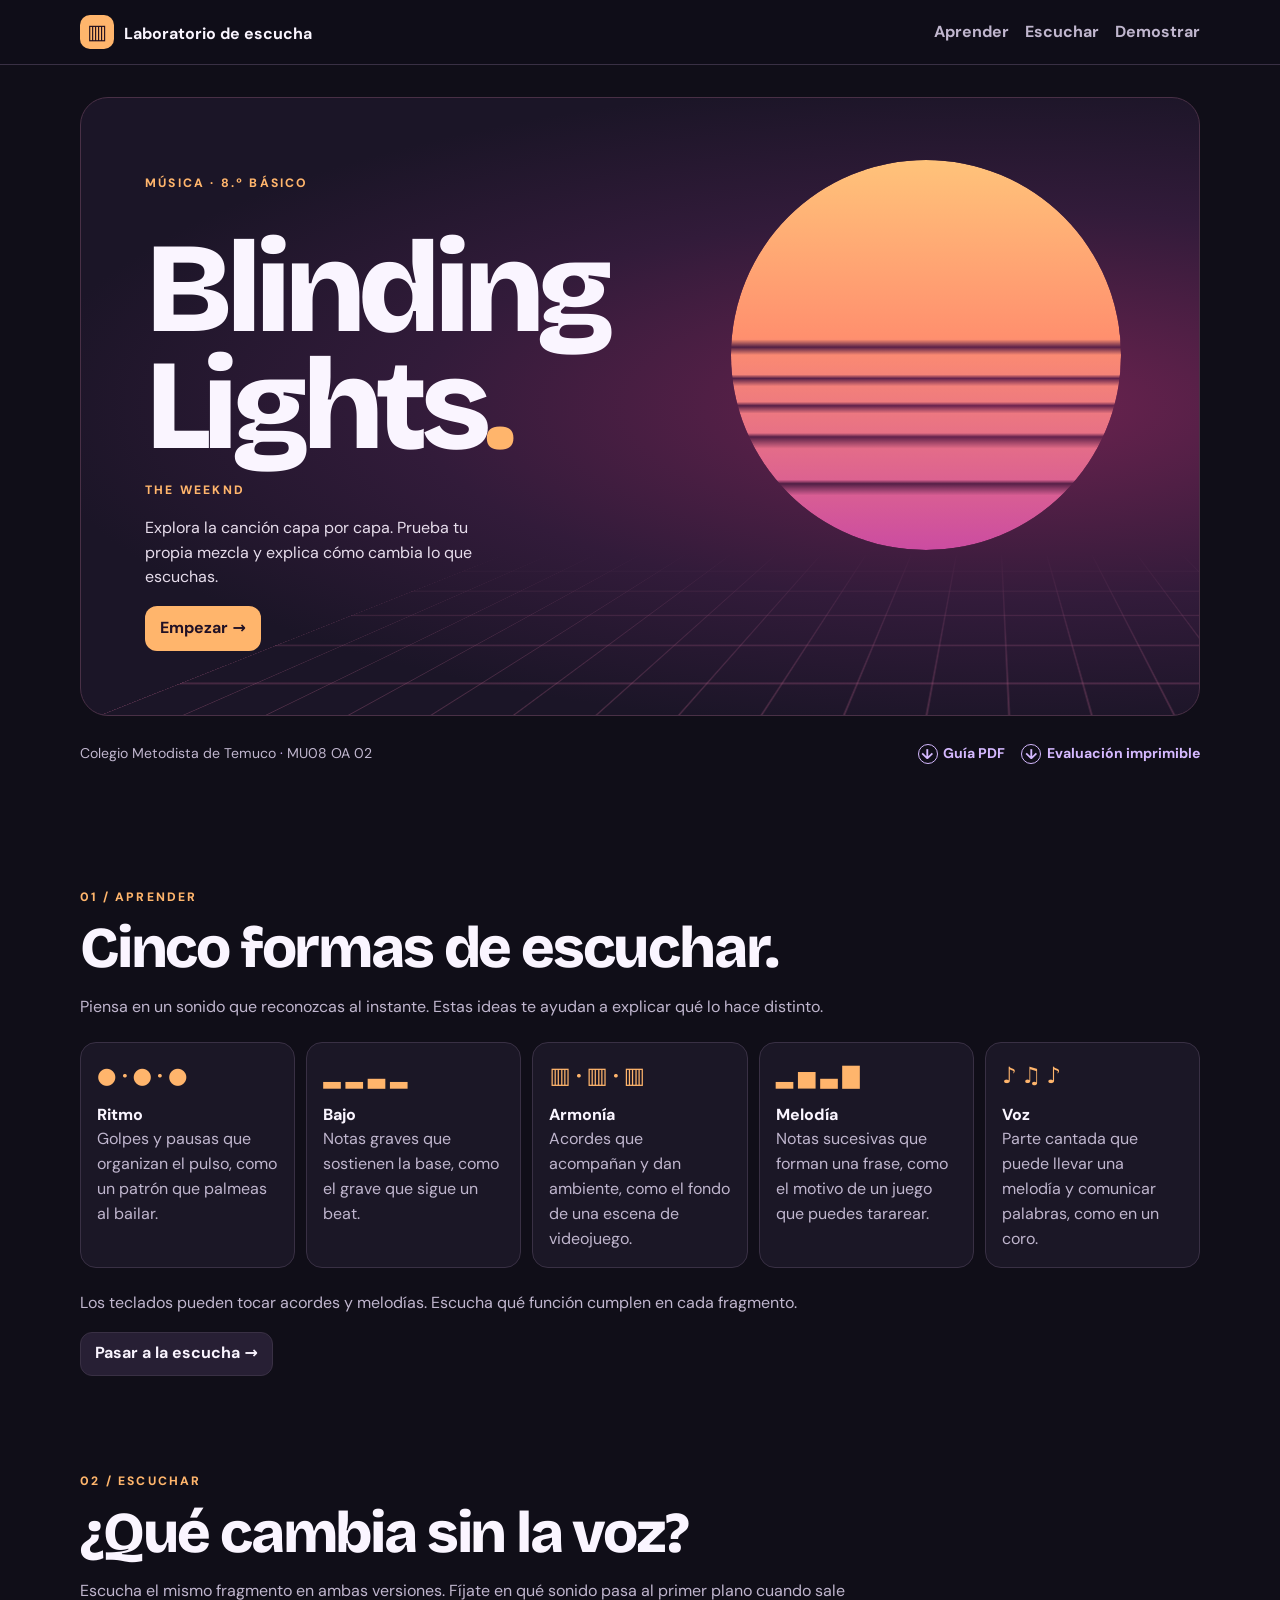
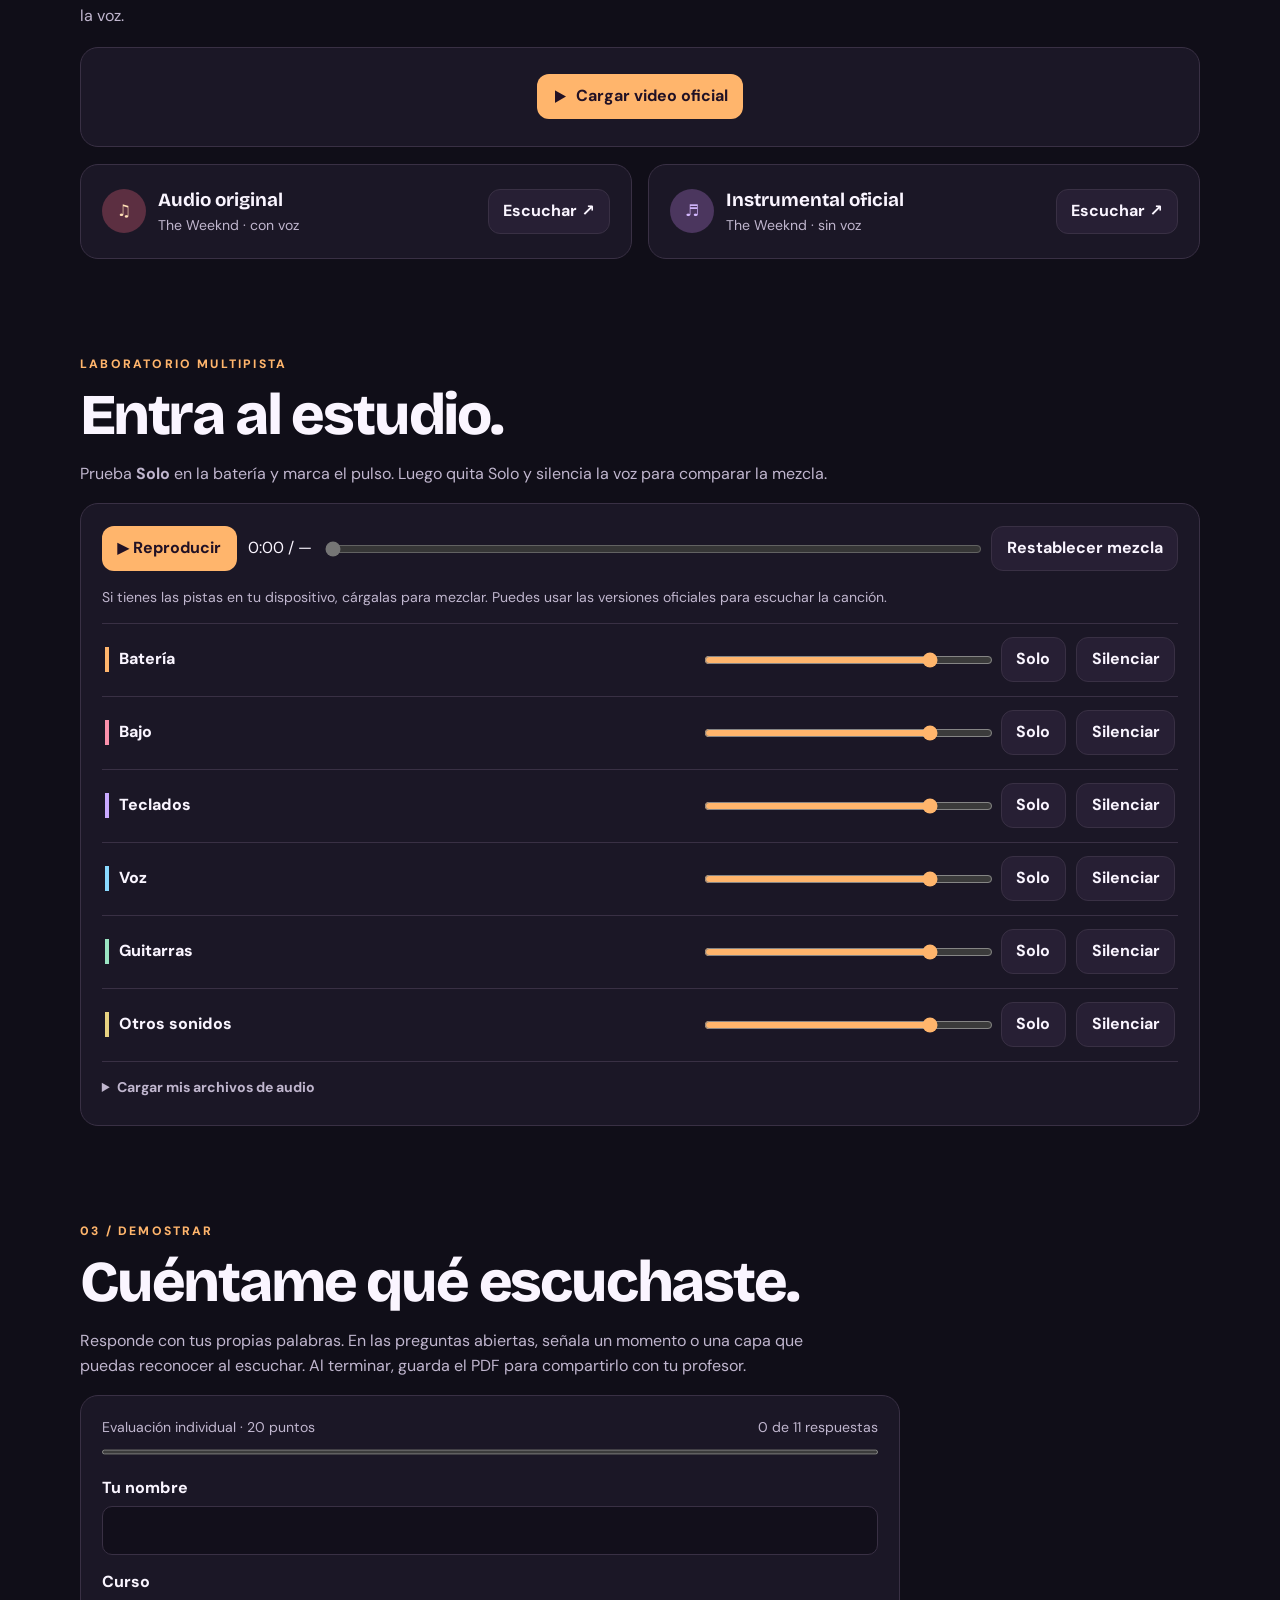
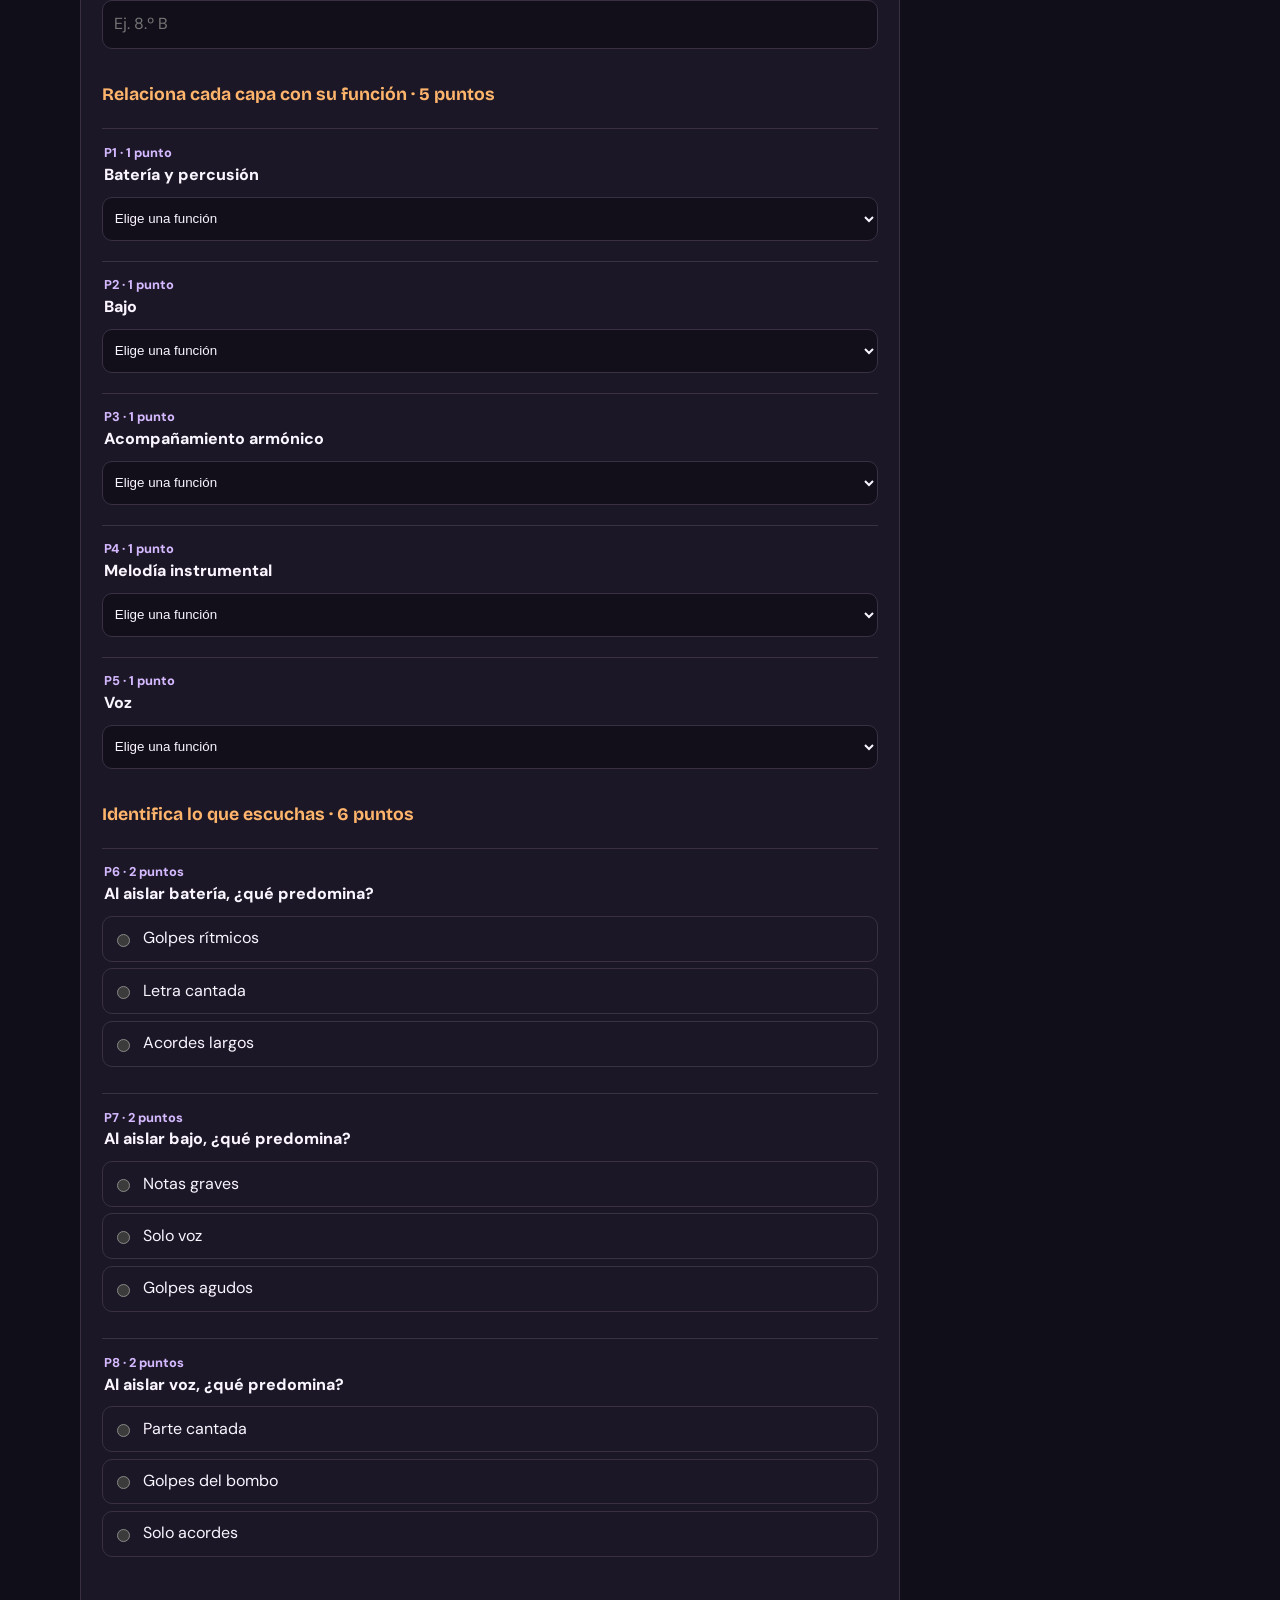
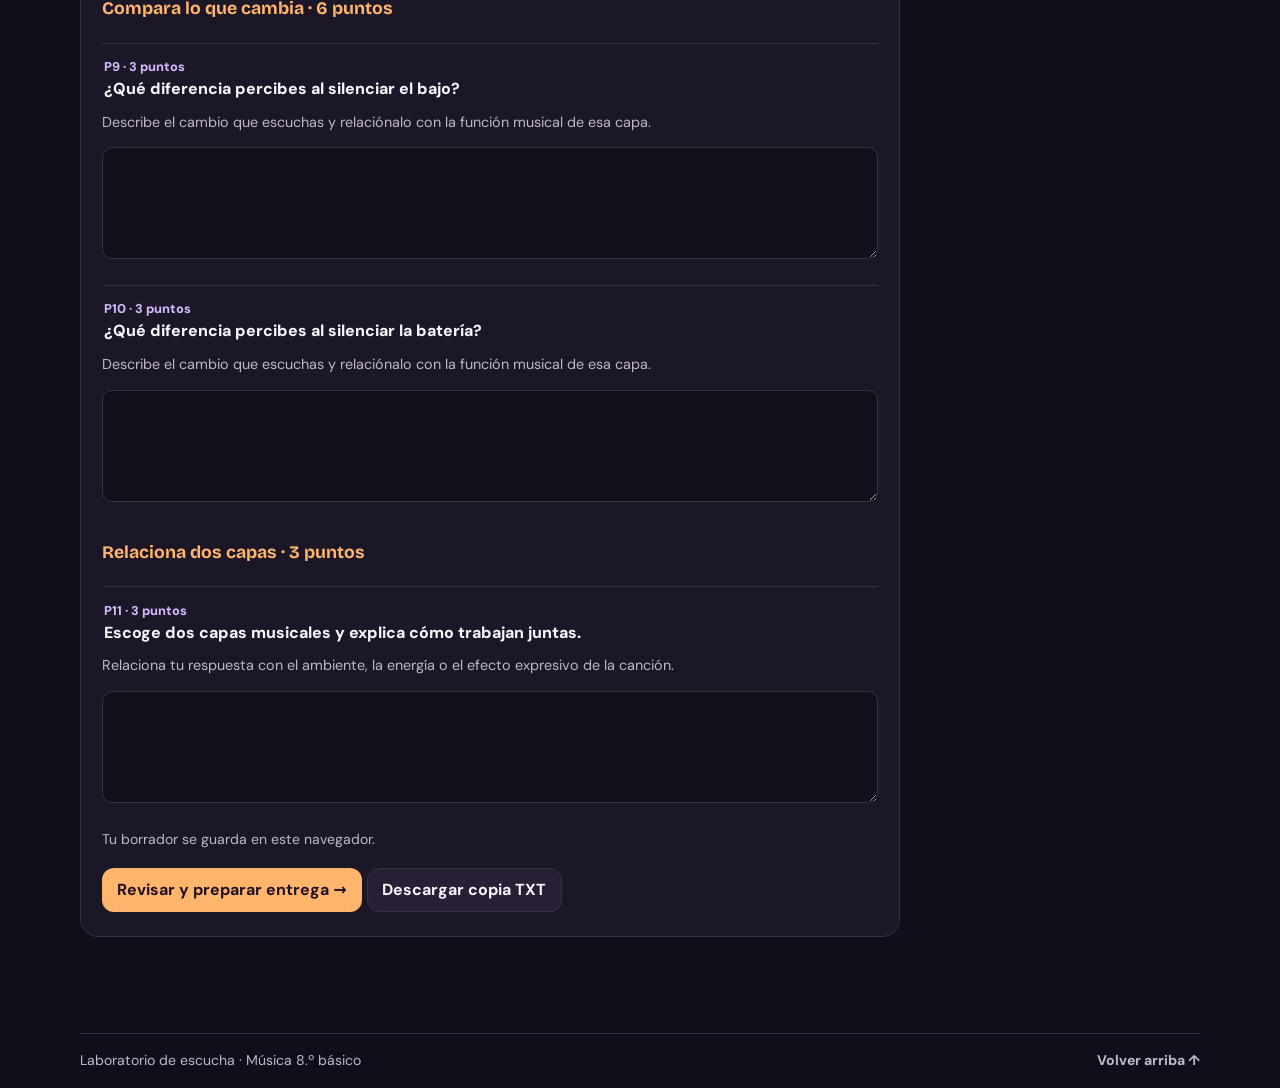
==== sitio/index.html @ a1344dc2 "Publica el laboratorio de escucha de 8.º básico" ====
<!doctype html>
<html lang="es-CL">
<head>
<meta charset="utf-8">
<meta name="viewport" content="width=device-width, initial-scale=1">
<meta name="robots" content="noindex, nofollow">
<meta name="theme-color" content="#100e18">
<title>Blinding Lights · Laboratorio de escucha</title>
<link rel="stylesheet" href="style.css">
<link rel="preload" href="assets/fonts/bricolagegrotesque.woff2" as="font" type="font/woff2" crossorigin>
<script type="module" src="app.js"></script>
</head>
<body>
<a class="skip" href="#contenido">Ir al contenido</a>
<header class="top"><div class="wrap bar">
<a class="brand" href="#contenido"><span class="mark" aria-hidden="true">▥</span> Laboratorio de escucha</a>
<nav aria-label="Etapas"><a href="#aprender">Aprender</a><a href="#escucha">Escuchar</a><a href="#desafio">Demostrar</a></nav>
</div></header>
<main class="wrap" id="contenido">
<section class="hero" aria-labelledby="titulo">
<div class="art" aria-hidden="true"><div class="sun"></div><div class="grid"></div></div>
<div class="hero-content">
<p class="eyebrow">MÚSICA · 8.º BÁSICO</p>
<h1 id="titulo">Blinding<br>Lights<span>.</span></h1>
<p class="artist">THE WEEKND</p>
<p>Explora la canción capa por capa. Prueba tu propia mezcla y explica cómo cambia lo que escuchas.</p>
<a class="button primary" href="#aprender">Empezar →</a>
</div>
</section>
<div class="resources"><span>Colegio Metodista de Temuco <span class="dot">·</span> MU08 OA 02</span><div><a href="guia_apoyo.pdf" download><span class="icon download-icon" aria-hidden="true">↓</span> Guía PDF</a><a href="evaluacion_imprimible.pdf" download><span class="icon download-icon" aria-hidden="true">↓</span> Evaluación imprimible</a></div></div>

<section class="stage" id="aprender">
<p class="eyebrow">01 / APRENDER</p>
<h2>Cinco formas de escuchar.</h2>
<p>Piensa en un sonido que reconozcas al instante. Estas ideas te ayudan a explicar qué lo hace distinto.</p>
<dl class="concept-grid">
<div><span class="diagram" aria-hidden="true">● · ● · ●</span><dt>Ritmo</dt><dd>Golpes y pausas que organizan el pulso, como un patrón que palmeas al bailar.</dd></div>
<div><span class="diagram" aria-hidden="true">▂ ▂ ▃ ▂</span><dt>Bajo</dt><dd>Notas graves que sostienen la base, como el grave que sigue un beat.</dd></div>
<div><span class="diagram" aria-hidden="true">▥ · ▥ · ▥</span><dt>Armonía</dt><dd>Acordes que acompañan y dan ambiente, como el fondo de una escena de videojuego.</dd></div>
<div><span class="diagram" aria-hidden="true">▂ ▅ ▃ ▇</span><dt>Melodía</dt><dd>Notas sucesivas que forman una frase, como el motivo de un juego que puedes tararear.</dd></div>
<div><span class="diagram" aria-hidden="true">♪ ♫ ♪</span><dt>Voz</dt><dd>Parte cantada que puede llevar una melodía y comunicar palabras, como en un coro.</dd></div>
</dl>
<p>Los teclados pueden tocar acordes y melodías. Escucha qué función cumplen en cada fragmento.</p>
<a class="button" href="#escucha">Pasar a la escucha →</a>
</section>

<section class="stage" id="escucha">
<p class="eyebrow">02 / ESCUCHAR</p>
<h2>¿Qué cambia sin la voz?</h2>
<p>Escucha el mismo fragmento en ambas versiones. Fíjate en qué sonido pasa al primer plano cuando sale la voz.</p>
<div id="video" class="video"><button type="button" id="video-play" class="primary"><span class="icon play-icon" aria-hidden="true"></span> Cargar video oficial</button></div>
<div class="listen">
<article><div class="record" aria-hidden="true">♫</div><div><h3>Audio original</h3><p>The Weeknd · con voz</p></div><a class="button" href="https://www.youtube.com/watch?v=fHI8X4OXluQ" target="_blank" rel="noopener">Escuchar ↗<span class="sr"> audio original en YouTube</span></a></article>
<article><div class="record instrumental" aria-hidden="true">♬</div><div><h3>Instrumental oficial</h3><p>The Weeknd · sin voz</p></div><a class="button" href="https://www.youtube.com/watch?v=XajaJYraODs" target="_blank" rel="noopener">Escuchar ↗<span class="sr"> instrumental en YouTube</span></a></article>
</div>

</section>

<section class="stage" id="mezcla">
<p class="eyebrow">LABORATORIO MULTIPISTA</p>
<h2>Entra al estudio.</h2>
<p>Prueba <strong>Solo</strong> en la batería y marca el pulso. Luego quita Solo y silencia la voz para comparar la mezcla.</p>
<div class="mixer">
<div class="transport">
<button class="primary play" id="play" type="button">▶ Reproducir</button>
<span class="time" id="time">0:00 / —</span>
<label class="sr" for="seek">Posición de reproducción</label><input id="seek" type="range" min="0" max="1" value="0" step=".1" disabled>
<button id="reset" type="button">Restablecer mezcla</button>
</div>
<p class="status" id="audio-status" role="status">Si tienes las pistas en tu dispositivo, cárgalas para mezclar. Puedes usar las versiones oficiales para escuchar la canción.</p>
<div id="tracks"></div>
<details class="local"><summary>Cargar mis archivos de audio</summary><p>Selecciona los seis MP3 originales juntos. Los archivos se quedan en tu dispositivo.</p><label for="files" class="button file-label">Seleccionar las seis pistas</label><input class="sr" type="file" id="files" multiple accept=".mp3,audio/mpeg"></details>
</div>
</section>

<section class="stage" id="desafio">
<p class="eyebrow">03 / DEMOSTRAR</p>
<h2>Cuéntame qué escuchaste.</h2>
<p>Responde con tus propias palabras. En las preguntas abiertas, señala un momento o una capa que puedas reconocer al escuchar. Al terminar, guarda el PDF para compartirlo con tu profesor.</p>
<form id="evaluation">
<div class="form-head"><span>Evaluación individual · 20 puntos</span><span id="progress-label">0 de 11 respuestas</span><progress id="progress" max="11" value="0" aria-label="Preguntas respondidas"></progress></div>
<div class="student"><label for="student">Tu nombre</label><input id="student" name="Nombre" autocomplete="name" maxlength="80" required><label for="course">Curso</label><input id="course" name="Curso" maxlength="24" placeholder="Ej. 8.º B" required></div>
<div id="questions"></div>
<div class="actions"><p id="form-status" role="status"></p><button type="submit" class="primary">Revisar y preparar entrega →</button><button type="button" id="download">Descargar copia TXT</button></div>
</form>
<section id="review" class="review" hidden aria-labelledby="review-title">
<h2 id="review-title" tabindex="-1">Mis respuestas</h2>
<p id="review-student"></p>
<ol id="review-answers"></ol>
<div class="actions"><button type="button" id="print" class="primary">Guardar respuestas como PDF</button><a class="button" href="#evaluation">Volver a editar</a></div>
</section>
</section>
</main>
<footer class="wrap footer"><span>Laboratorio de escucha · Música 8.º básico</span><a href="#contenido">Volver arriba ↑</a></footer>
</body>
</html>
---- sitio/style.css ----
:root{color-scheme:dark;--bg:#100e18;--panel:#1b1726;--line:#393044;--muted:#c0b6ce;--ink:#faf5ff;--hot:#ffb56c;--lav:#d5b9ff;font-family:system-ui,sans-serif;scroll-behavior:smooth}
*{box-sizing:border-box}body{margin:0;background:var(--bg);color:var(--ink);line-height:1.55}a{color:inherit}button,input,textarea{font:inherit}button,.button{display:inline-flex;justify-content:center;align-items:center;text-decoration:none;min-height:44px;border-radius:12px;border:1px solid var(--line);background:#271f34;color:var(--ink);padding:.55rem .9rem;font-weight:700;cursor:pointer}button:hover,.button:hover{filter:brightness(1.18)}button:disabled{opacity:.65;cursor:wait}.primary{background:var(--hot);color:#211125;border-color:transparent}button[aria-pressed=true]{background:var(--lav);color:#25153b}input[type=range]{width:100%;accent-color:var(--hot);min-height:28px}input[type=radio]{accent-color:var(--hot)}:focus-visible{outline:3px solid #ffe097;outline-offset:4px}.wrap{width:min(1120px,calc(100% - 2.5rem));margin:auto}.sr,.skip:not(:focus){position:absolute;width:1px;height:1px;padding:0;overflow:hidden;clip-path:inset(50%)}.skip:focus{position:absolute;z-index:5;background:var(--bg);padding:1rem}
.top{position:sticky;top:0;z-index:2;background:#100e18f5;border-bottom:1px solid var(--line)}.bar,.resources,.footer{display:flex;align-items:center;justify-content:space-between;gap:1rem;flex-wrap:wrap}.bar{min-height:64px}.brand,.bar nav a,.resources a,.footer a{text-decoration:none;font-weight:700}.mark{display:inline-grid;place-items:center;width:34px;height:34px;margin-right:.4rem;background:var(--hot);color:#23101e;border-radius:10px;font-size:1.3rem}.bar nav,.resources>div{display:flex;gap:1rem;flex-wrap:wrap}.bar nav a{color:var(--muted);padding:.5rem 0}.bar a:hover,.resources a:hover,.footer a:hover{color:var(--hot)}
.hero{position:relative;isolation:isolate;overflow:hidden;margin-top:2rem;border:1px solid #493046;border-radius:28px;min-height:460px;background:radial-gradient(ellipse at 82% 50%,#6e2350 0%,#321b3a 45%,#1b1527 75%);display:grid;align-items:center}.hero-content{padding:clamp(1.4rem,5vw,4.5rem);z-index:1}.hero-content>p:not(.eyebrow):not(.artist){max-width:31ch;color:#e7ddec}.hero h1{font-size:clamp(4rem,11vw,8rem);line-height:.84;letter-spacing:-.058em;margin:.3em 0 .13em;font-weight:900}.hero h1 span{color:var(--hot)}.artist,.eyebrow{font-weight:800;letter-spacing:.18em;font-size:.76rem;color:var(--hot)}.art{position:absolute;inset:0;overflow:hidden;pointer-events:none}.sun{position:absolute;width:clamp(160px,35vw,390px);aspect-ratio:1;top:10%;right:7%;border-radius:50%;background:linear-gradient(#ffc37a,#ff906e 45%,#cb4ca1);box-shadow:0 0 80px #fc658883;mask-image:linear-gradient(#000 46%,transparent 48%,#000 50%,#000 55%,transparent 56%,#000 58%,#000 62%,transparent 63%,#000 65%,#000 70%,transparent 71%,#000 74%,#000 82%,transparent 83%,#000 86%)}.grid{position:absolute;left:38%;right:-25%;bottom:-44%;height:70%;transform:perspective(230px) rotateX(50deg);transform-origin:center top;background:repeating-linear-gradient(90deg,#f47bad4a 0 1px,transparent 1px 45px),repeating-linear-gradient(#f47bad4a 0 1px,transparent 1px 24px);mask-image:linear-gradient(transparent,#000 40%)}
.resources,.footer{padding:1rem 0;color:var(--muted);font-size:.88rem}.resources a,.dot{color:var(--lav)}.stage{scroll-margin-top:110px;margin:clamp(3rem,8vw,6rem) 0}.stage h2{font-size:clamp(2rem,5vw,3.6rem);line-height:1.04;letter-spacing:-.05em;margin:.22em 0}.stage>p:not(.eyebrow){color:var(--muted);max-width:70ch}.listen{display:grid;grid-template-columns:repeat(2,minmax(0,1fr));gap:1rem}.listen article{display:grid;grid-template-columns:auto 1fr auto;gap:.75rem;align-items:center}.listen article,.concepts,.mixer,form{background:var(--panel);border:1px solid var(--line);border-radius:18px;padding:clamp(.8rem,2vw,1.3rem)}.listen h3,.listen p{margin:0}.listen p{color:var(--muted);font-size:.88rem}.record{display:grid;place-items:center;width:44px;height:44px;border-radius:50%;background:#5c2f41;color:#ffe0b6}.instrumental{background:#4b365e;color:var(--lav)}.concepts{margin-top:1rem}summary{cursor:pointer;font-weight:700;padding:.35rem 0}.concepts dl{display:grid;grid-template-columns:repeat(auto-fit,minmax(150px,1fr));gap:1rem}.concepts dt{font-weight:800;color:var(--lav)}dd{margin:0;color:var(--muted)}
.transport{display:grid;grid-template-columns:auto auto minmax(80px,1fr) auto;gap:.7rem;align-items:center}.time,.status,#progress-label{font-variant-numeric:tabular-nums}.status,.local,.form-head,#form-status{color:var(--muted);font-size:.88rem}.track{display:grid;grid-template-columns:minmax(105px,1fr) minmax(75px,1fr) minmax(80px,1fr) auto auto;gap:.65rem;align-items:center;padding:.75rem .2rem;border-top:1px solid var(--line)}.track-title{font-weight:800;border-left:4px solid var(--track);padding-left:.65rem}.track[data-off=true] .wave{opacity:.32}.wave{width:100%;height:30px;display:block;color:var(--track)}.local{border-top:1px solid var(--line);padding-top:.6rem}.local input{display:block;width:100%;margin:.5rem 0}
form{max-width:820px}.form-head{display:flex;flex-wrap:wrap;justify-content:space-between;gap:.5rem}progress{width:100%;height:10px;accent-color:var(--hot)}.student{margin:1.2rem 0}.student label{display:block;font-weight:750}input[type=text],input:not([type]),textarea{display:block;width:100%;background:#120f1b;border:1px solid var(--line);border-radius:10px;color:var(--ink);padding:.7rem;margin:.35rem 0}textarea{resize:vertical;min-height:112px}.question{margin:1.25rem 0;padding:.85rem 0 0;min-width:0;border:0;border-top:1px solid var(--line)}legend{float:left;display:block;width:100%;font-weight:800;margin-bottom:.55rem}.question-content{clear:both}.points{color:var(--lav);font-size:.8rem;display:block}.choice{display:flex;gap:.6rem;align-items:center;padding:.6rem;border:1px solid var(--line);border-radius:10px;margin:.4rem 0;cursor:pointer}.choice:has(:checked){border-color:var(--hot);background:#3a292e}.hint{color:var(--muted);font-size:.9rem}.actions button{margin:.2rem .3rem .2rem 0}.footer{border-top:1px solid var(--line)}
@media(max-width:720px){.listen{grid-template-columns:1fr}.transport{grid-template-columns:auto 1fr auto}.transport #seek{grid-column:1/-1;grid-row:2}.track{grid-template-columns:minmax(95px,1fr) minmax(55px,1fr) auto auto;gap:.35rem}.wave{display:none}.track button{padding:.45rem .5rem;font-size:.82rem}.art{opacity:.65}.sun{right:3%}}
@media(max-width:420px){.wrap{width:calc(100% - 1.25rem)}.bar{gap:0;padding:.3rem 0}.bar nav{width:100%;justify-content:space-between}.hero{margin-top:1rem;min-height:390px}.hero h1{font-size:clamp(3.6rem,15vw,5rem)}.listen article{grid-template-columns:auto 1fr}.listen article .button{grid-column:2;justify-self:start}.transport button{font-size:.8rem;padding:.4rem}.time{font-size:.76rem}}
@media(prefers-reduced-motion:reduce){:root{scroll-behavior:auto}}
@media print{body{background:white;color:black}.top,.hero,.resources,#escucha,#mezcla,.footer,.actions,progress{display:none}.stage{margin:0}form,.choice,input,textarea{background:white;color:black;border-color:#aaa}.question{break-inside:avoid}.points,.hint,.form-head,.stage>p:not(.eyebrow){color:#333}}
.concept-grid{display:grid;grid-template-columns:repeat(auto-fit,minmax(145px,1fr));gap:.7rem;margin:1.4rem 0}.concept-grid>div,.review{background:var(--panel);border:1px solid var(--line);border-radius:16px;padding:1rem}.concept-grid dt{font-weight:800}.diagram{display:block;color:var(--hot);font-weight:800;font-size:1.4rem;margin-bottom:.55rem}.video{overflow:hidden;background:var(--panel);border:1px solid var(--line);border-radius:18px;margin:1.1rem 0;display:grid;place-items:center;min-height:100px}.video iframe{display:block;width:100%;aspect-ratio:16/9;border:0}.review{max-width:820px;margin-top:1.4rem;overflow-wrap:anywhere}.review li{margin:.8rem 0}.review li p{white-space:pre-wrap;margin:.25rem 0;color:var(--muted)}#review-title,#evaluation{scroll-margin-top:115px}#questions h3{font-size:1.1rem;color:var(--hot);margin:2rem 0 .4rem}
@media print{html{color-scheme:light}.top,.hero,.resources,#aprender,#escucha,#mezcla,.footer,.actions,#desafio>p,#desafio>h2,#evaluation,.skip{display:none}.wrap{width:100%}.review{max-width:none;background:white;border:0;padding:0;margin:0}.review li{break-inside:avoid}.review li p{color:black}.review h2{font-size:24pt}}
select{max-width:100%;width:100%;min-height:44px;background:#120f1b;color:var(--ink);border:1px solid var(--line);border-radius:10px;padding:.5rem}.student label:not(:first-child){margin-top:.9rem}
@font-face{font-family:"Bricolage Grotesque";src:url("assets/fonts/bricolagegrotesque.woff2") format("woff2");font-weight:500 800;font-display:swap}
@font-face{font-family:"DM Sans";src:url("assets/fonts/dmsans.woff2") format("woff2");font-weight:400 800;font-display:swap}
:root{font-family:"DM Sans",system-ui,sans-serif}
h1,h2,h3{font-family:"Bricolage Grotesque","DM Sans",system-ui,sans-serif}
.hero h1{font-weight:800;letter-spacing:-.06em;line-height:.91}
.stage h2{font-weight:800;letter-spacing:-.038em}
.bar nav a{display:flex;align-items:center;min-height:44px}
.resources a{display:inline-flex;align-items:center;min-height:44px;gap:.35rem}
.resources>div{gap:0 1rem}
.icon{display:inline-grid;place-items:center;flex:none;font-weight:800}
.play-icon{width:1rem;height:1rem;margin-right:.45rem}
.play-icon::before{content:"";width:.7rem;height:.8rem;background:currentColor;clip-path:polygon(0 0,100% 50%,0 100%)}
.download-icon{width:1.25rem;height:1.25rem;border:1px solid currentColor;border-radius:50%;line-height:1}
.local:focus-within .file-label{outline:3px solid #ffe097;outline-offset:4px}
.local .file-label{margin-bottom:.35rem}
.track input[type=range],.transport input[type=range]{min-height:44px}
.diagram{width:max-content;max-width:100%}
@media(prefers-reduced-motion:no-preference){
  .sun{animation:sunrise .8s ease-out both}
  .diagram{transition:transform .25s ease}
}
@media(prefers-reduced-motion:no-preference) and (hover:hover){
  .concept-grid>div:hover .diagram{transform:translateY(-3px)}
}
@keyframes sunrise{from{transform:translateY(12px);opacity:.4}to{transform:translateY(0);opacity:1}}
@media(max-width:340px){
  .track{grid-template-columns:minmax(0,1fr) auto auto}
  .track input{grid-row:2;grid-column:1/-1}
  .transport{grid-template-columns:1fr auto}
  .transport #reset{grid-row:3;grid-column:1/-1}
}
.local input.sr{width:1px;margin:0}
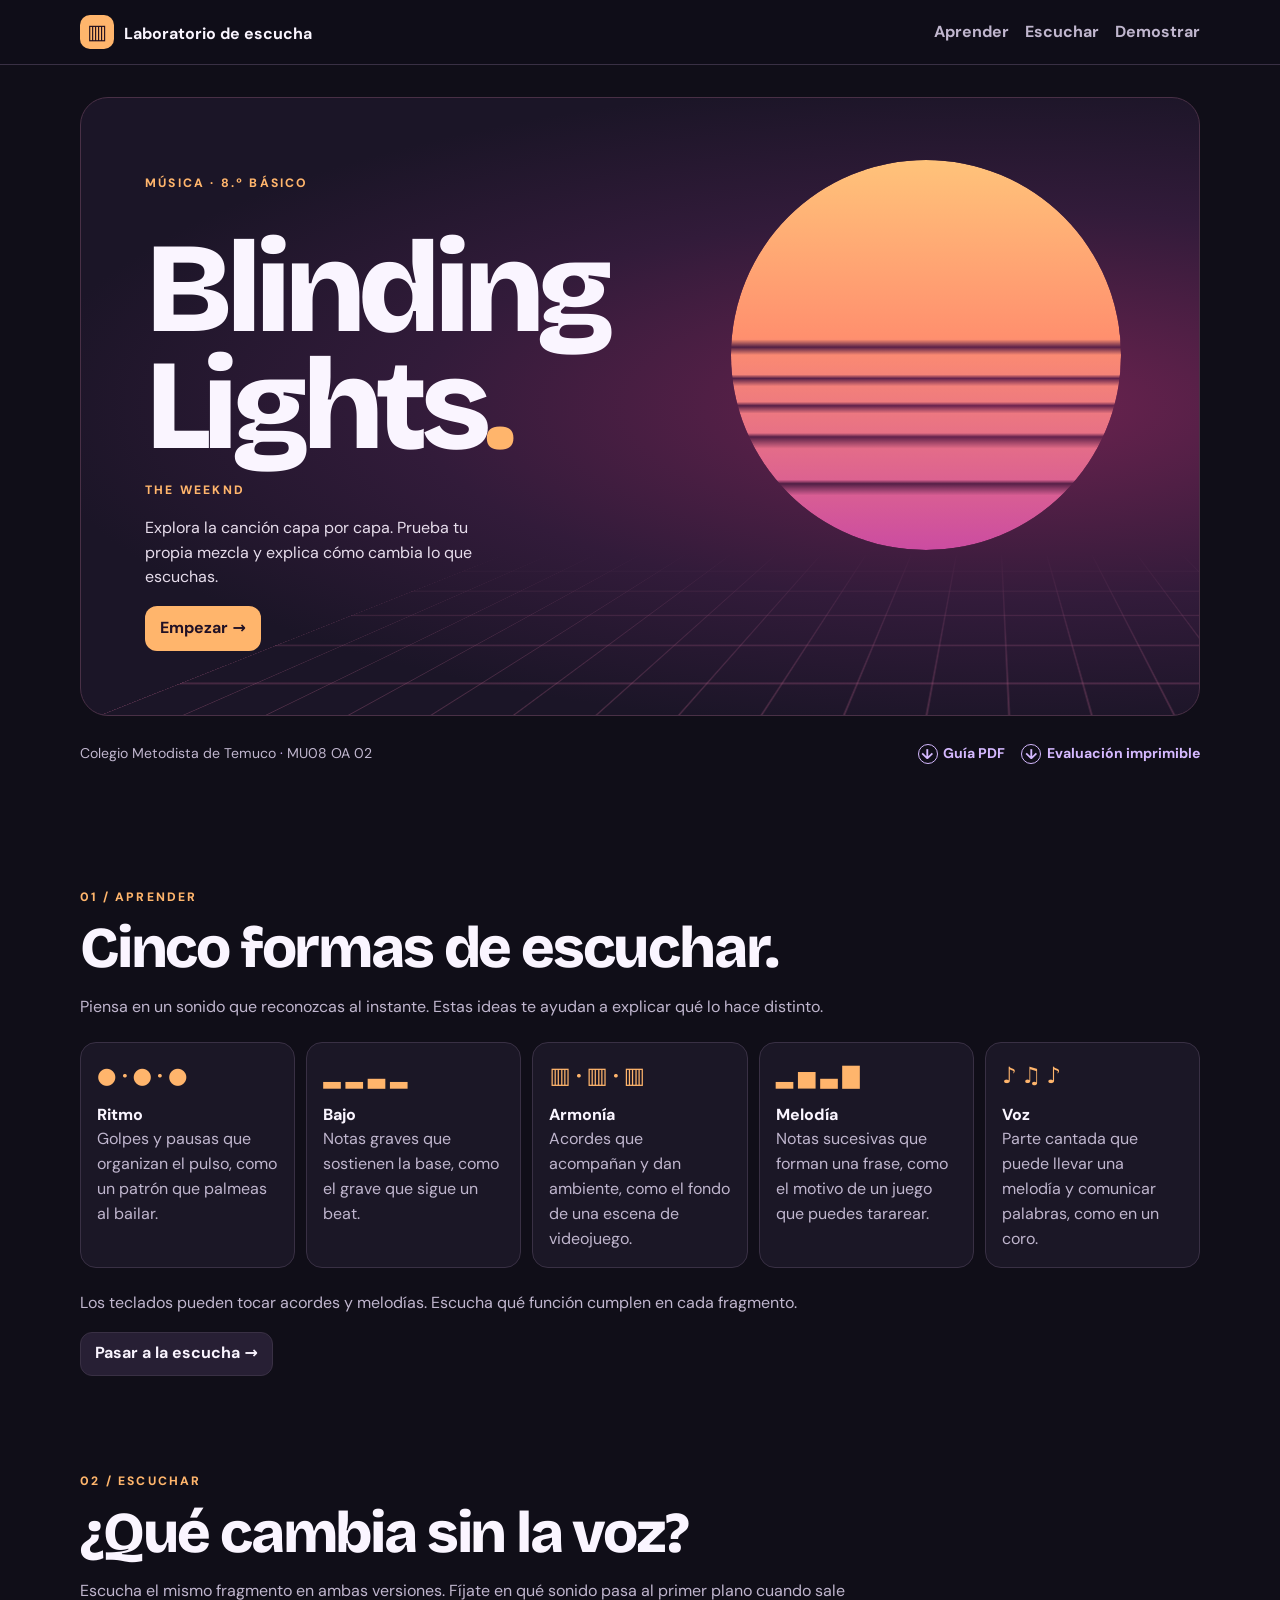
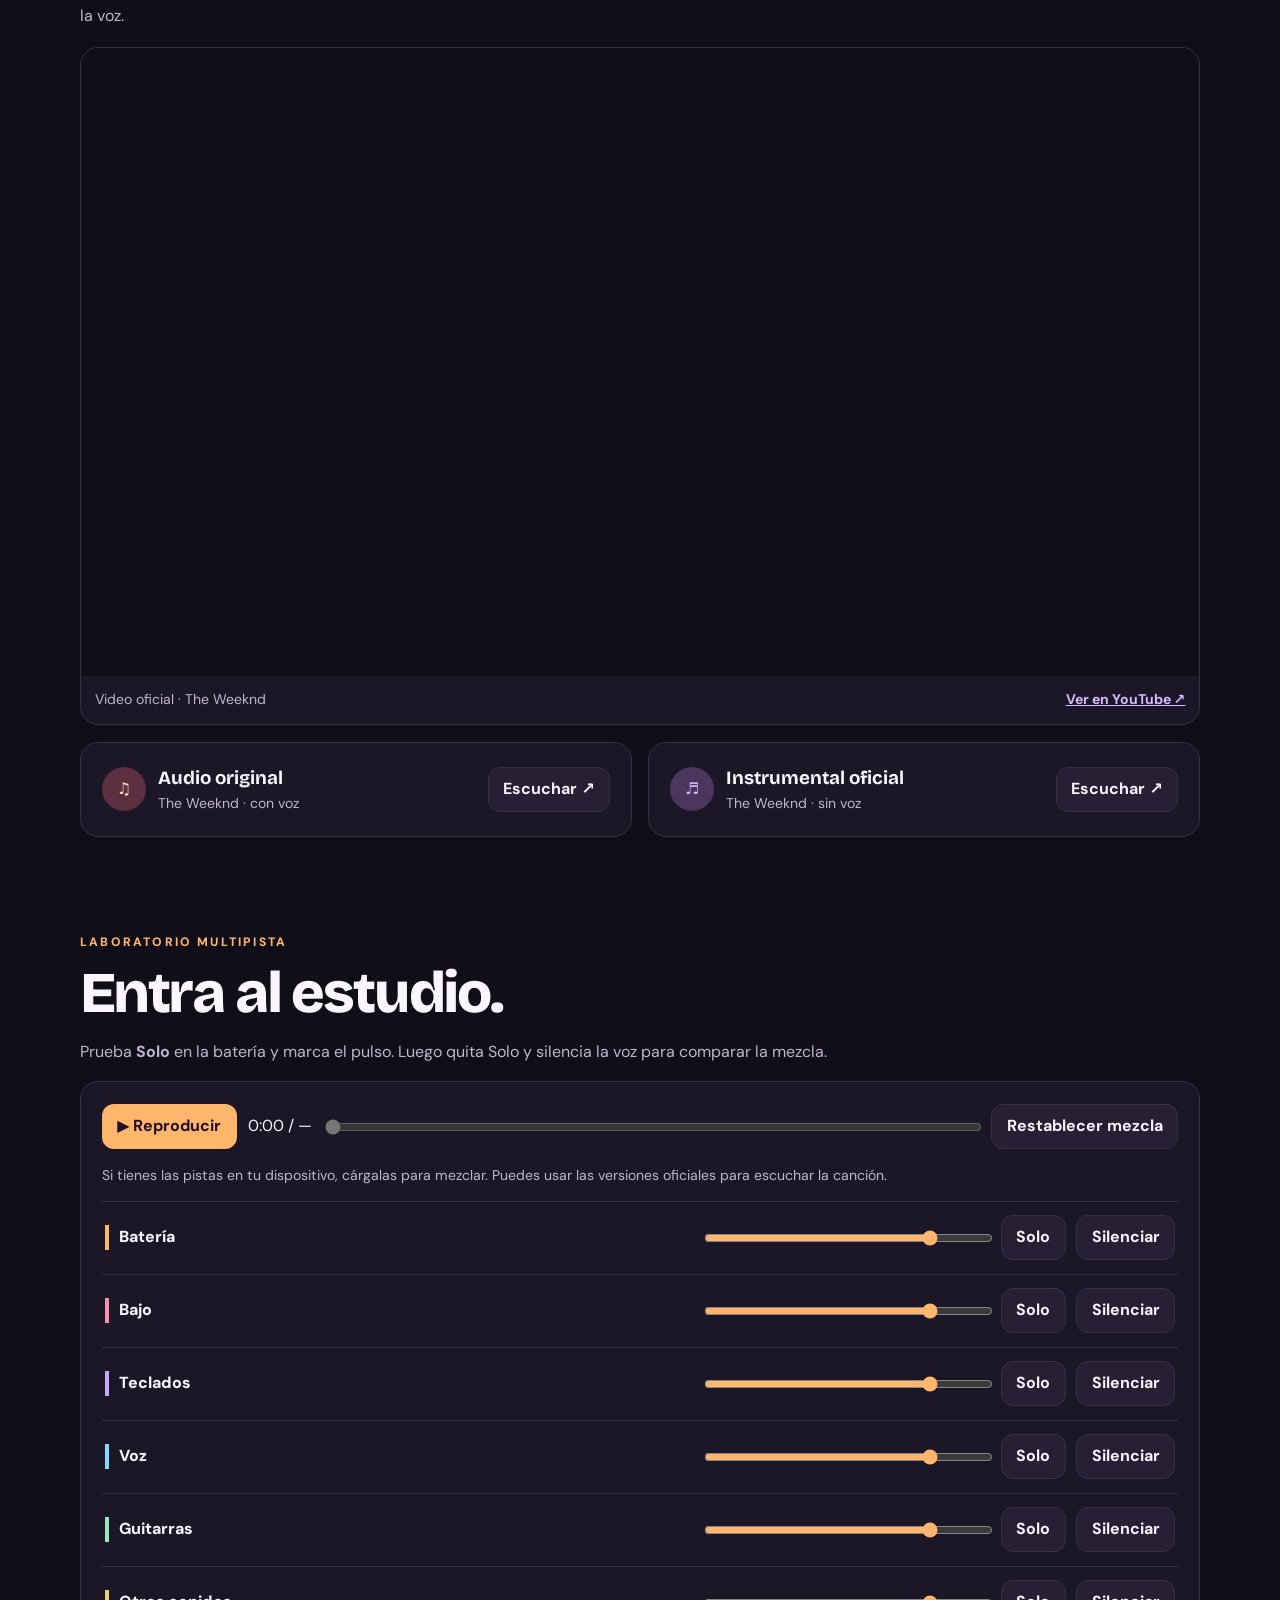
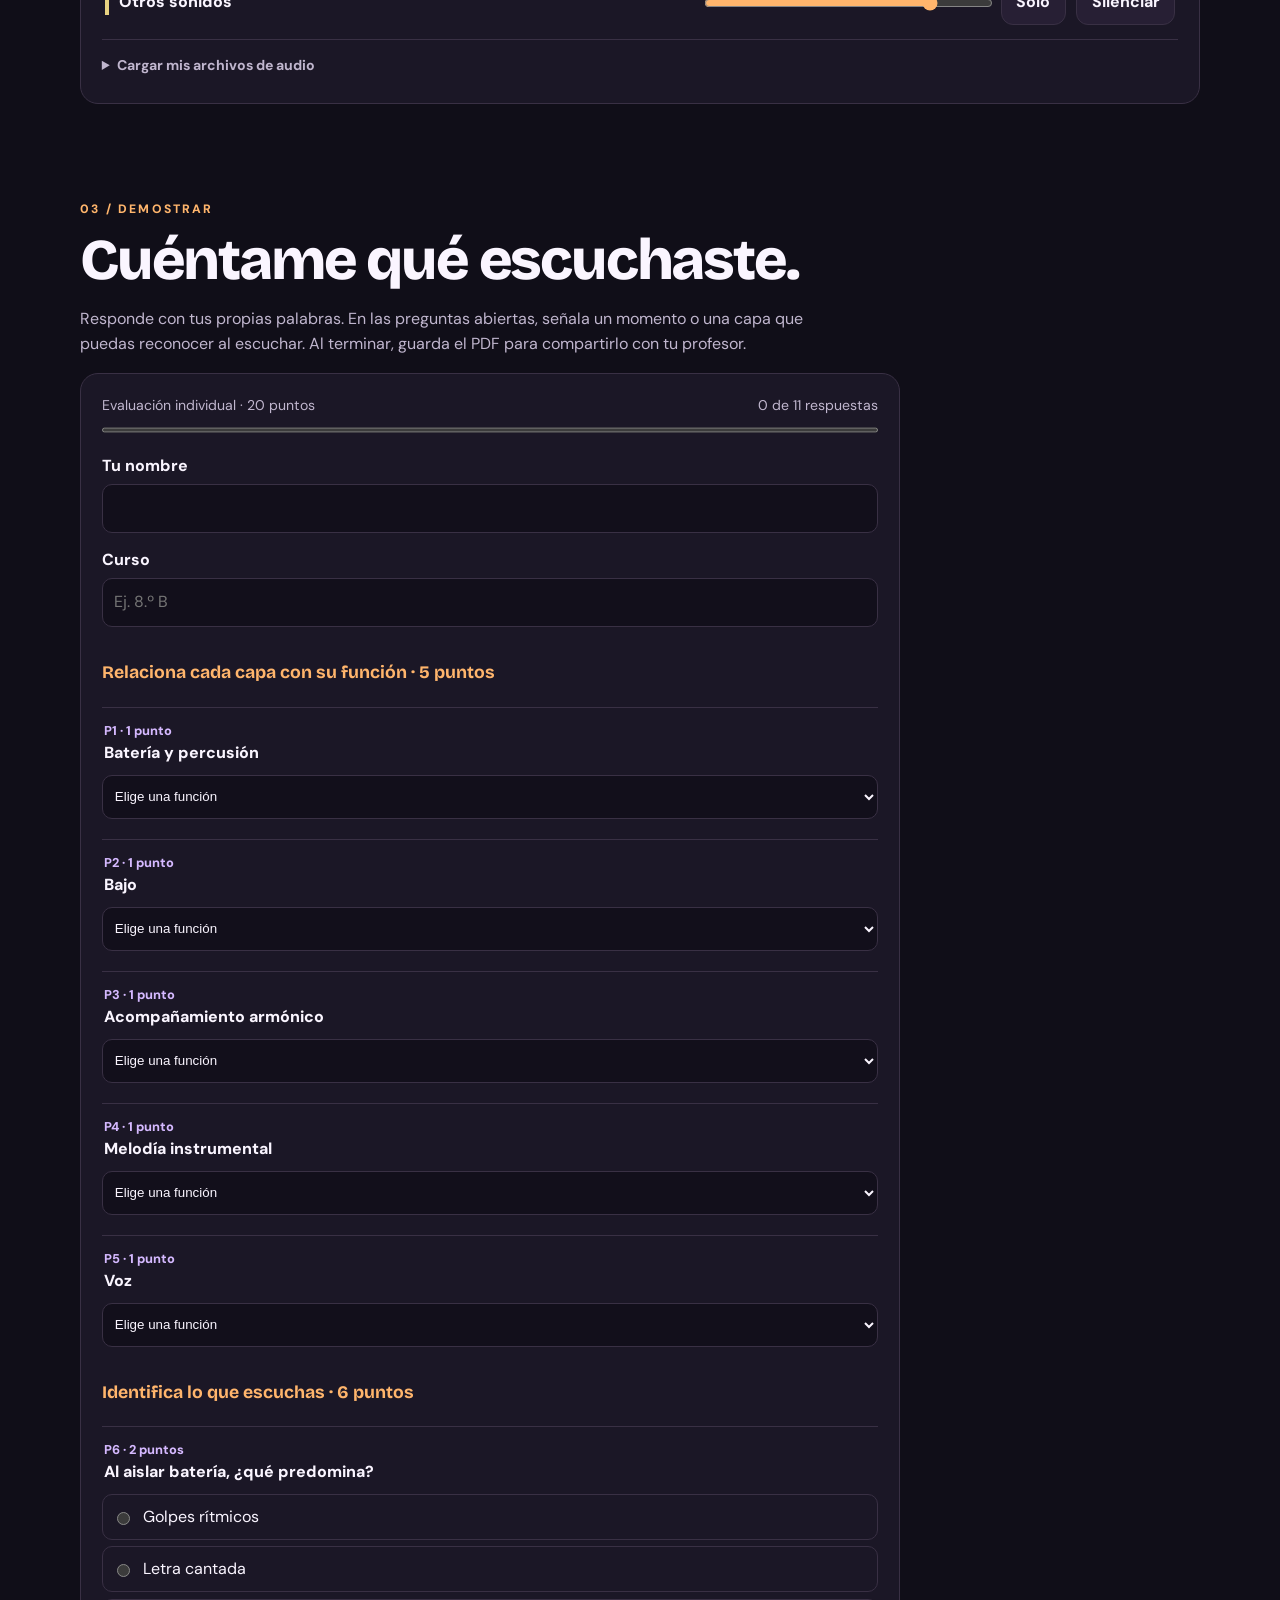
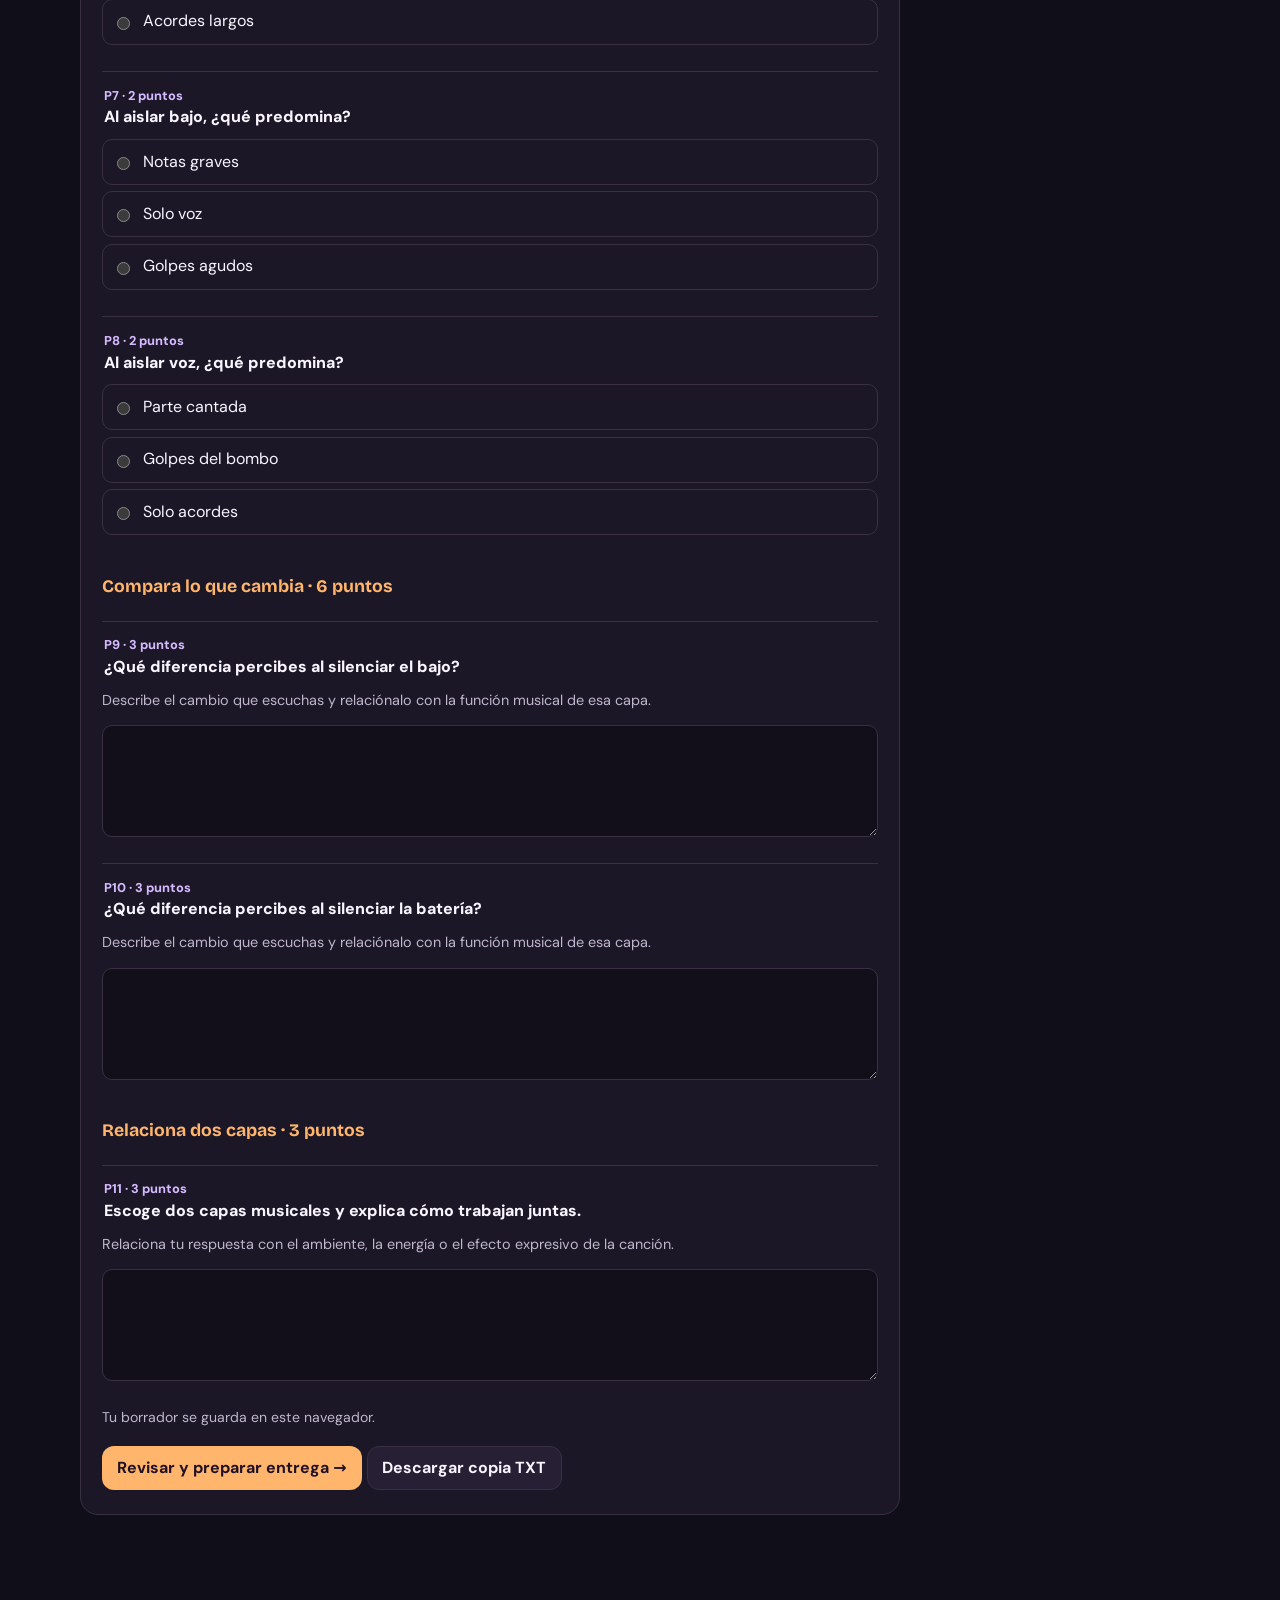
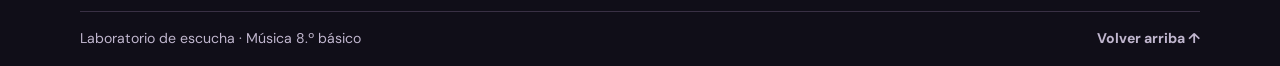
==== commit a441bb7d: "Muestra el reproductor oficial de YouTube en la página" ====
--- a/sitio/index.html
+++ b/sitio/index.html
@@ -6,9 +6,9 @@
 <meta name="robots" content="noindex, nofollow">
 <meta name="theme-color" content="#100e18">
 <title>Blinding Lights · Laboratorio de escucha</title>
-<link rel="stylesheet" href="style.css">
+<link rel="stylesheet" href="style.css?v=2">
 <link rel="preload" href="assets/fonts/bricolagegrotesque.woff2" as="font" type="font/woff2" crossorigin>
-<script type="module" src="app.js"></script>
+<script type="module" src="app.js?v=2"></script>
 </head>
 <body>
 <a class="skip" href="#contenido">Ir al contenido</a>
@@ -48,7 +48,13 @@
 <p class="eyebrow">02 / ESCUCHAR</p>
 <h2>¿Qué cambia sin la voz?</h2>
 <p>Escucha el mismo fragmento en ambas versiones. Fíjate en qué sonido pasa al primer plano cuando sale la voz.</p>
-<div id="video" class="video"><button type="button" id="video-play" class="primary"><span class="icon play-icon" aria-hidden="true"></span> Cargar video oficial</button></div>
+<figure class="video">
+<iframe src="https://www.youtube-nocookie.com/embed/4NRXx6U8ABQ?playsinline=1&amp;hl=es"
+  title="Blinding Lights · Video oficial de The Weeknd"
+  width="960" height="540" loading="lazy" referrerpolicy="strict-origin-when-cross-origin"
+  allow="encrypted-media; picture-in-picture; fullscreen" allowfullscreen></iframe>
+<figcaption><span>Video oficial · The Weeknd</span><a href="https://www.youtube.com/watch?v=4NRXx6U8ABQ" target="_blank" rel="noopener">Ver en YouTube ↗</a></figcaption>
+</figure>
 <div class="listen">
 <article><div class="record" aria-hidden="true">♫</div><div><h3>Audio original</h3><p>The Weeknd · con voz</p></div><a class="button" href="https://www.youtube.com/watch?v=fHI8X4OXluQ" target="_blank" rel="noopener">Escuchar ↗<span class="sr"> audio original en YouTube</span></a></article>
 <article><div class="record instrumental" aria-hidden="true">♬</div><div><h3>Instrumental oficial</h3><p>The Weeknd · sin voz</p></div><a class="button" href="https://www.youtube.com/watch?v=XajaJYraODs" target="_blank" rel="noopener">Escuchar ↗<span class="sr"> instrumental en YouTube</span></a></article>
--- a/sitio/style.css
+++ b/sitio/style.css
@@ -9,7 +9,7 @@
 @media(max-width:420px){.wrap{width:calc(100% - 1.25rem)}.bar{gap:0;padding:.3rem 0}.bar nav{width:100%;justify-content:space-between}.hero{margin-top:1rem;min-height:390px}.hero h1{font-size:clamp(3.6rem,15vw,5rem)}.listen article{grid-template-columns:auto 1fr}.listen article .button{grid-column:2;justify-self:start}.transport button{font-size:.8rem;padding:.4rem}.time{font-size:.76rem}}
 @media(prefers-reduced-motion:reduce){:root{scroll-behavior:auto}}
 @media print{body{background:white;color:black}.top,.hero,.resources,#escucha,#mezcla,.footer,.actions,progress{display:none}.stage{margin:0}form,.choice,input,textarea{background:white;color:black;border-color:#aaa}.question{break-inside:avoid}.points,.hint,.form-head,.stage>p:not(.eyebrow){color:#333}}
-.concept-grid{display:grid;grid-template-columns:repeat(auto-fit,minmax(145px,1fr));gap:.7rem;margin:1.4rem 0}.concept-grid>div,.review{background:var(--panel);border:1px solid var(--line);border-radius:16px;padding:1rem}.concept-grid dt{font-weight:800}.diagram{display:block;color:var(--hot);font-weight:800;font-size:1.4rem;margin-bottom:.55rem}.video{overflow:hidden;background:var(--panel);border:1px solid var(--line);border-radius:18px;margin:1.1rem 0;display:grid;place-items:center;min-height:100px}.video iframe{display:block;width:100%;aspect-ratio:16/9;border:0}.review{max-width:820px;margin-top:1.4rem;overflow-wrap:anywhere}.review li{margin:.8rem 0}.review li p{white-space:pre-wrap;margin:.25rem 0;color:var(--muted)}#review-title,#evaluation{scroll-margin-top:115px}#questions h3{font-size:1.1rem;color:var(--hot);margin:2rem 0 .4rem}
+.concept-grid{display:grid;grid-template-columns:repeat(auto-fit,minmax(145px,1fr));gap:.7rem;margin:1.4rem 0}.concept-grid>div,.review{background:var(--panel);border:1px solid var(--line);border-radius:16px;padding:1rem}.concept-grid dt{font-weight:800}.diagram{display:block;color:var(--hot);font-weight:800;font-size:1.4rem;margin-bottom:.55rem}.video{overflow:hidden;background:var(--panel);border:1px solid var(--line);border-radius:18px;margin:1.1rem 0;display:grid;place-items:center;min-height:200px}.video iframe{display:block;width:100%;height:auto;min-height:200px;aspect-ratio:16/9;border:0;background:#100e18}.video figcaption{width:100%;display:flex;align-items:center;justify-content:space-between;flex-wrap:wrap;gap:0 .8rem;padding:.1rem .85rem;color:var(--muted);font-size:.88rem}.video figcaption a{display:inline-flex;align-items:center;min-height:44px;color:var(--lav);font-weight:700}.review{max-width:820px;margin-top:1.4rem;overflow-wrap:anywhere}.review li{margin:.8rem 0}.review li p{white-space:pre-wrap;margin:.25rem 0;color:var(--muted)}#review-title,#evaluation{scroll-margin-top:115px}#questions h3{font-size:1.1rem;color:var(--hot);margin:2rem 0 .4rem}
 @media print{html{color-scheme:light}.top,.hero,.resources,#aprender,#escucha,#mezcla,.footer,.actions,#desafio>p,#desafio>h2,#evaluation,.skip{display:none}.wrap{width:100%}.review{max-width:none;background:white;border:0;padding:0;margin:0}.review li{break-inside:avoid}.review li p{color:black}.review h2{font-size:24pt}}
 select{max-width:100%;width:100%;min-height:44px;background:#120f1b;color:var(--ink);border:1px solid var(--line);border-radius:10px;padding:.5rem}.student label:not(:first-child){margin-top:.9rem}
 @font-face{font-family:"Bricolage Grotesque";src:url("assets/fonts/bricolagegrotesque.woff2") format("woff2");font-weight:500 800;font-display:swap}
@@ -22,8 +22,6 @@
 .resources a{display:inline-flex;align-items:center;min-height:44px;gap:.35rem}
 .resources>div{gap:0 1rem}
 .icon{display:inline-grid;place-items:center;flex:none;font-weight:800}
-.play-icon{width:1rem;height:1rem;margin-right:.45rem}
-.play-icon::before{content:"";width:.7rem;height:.8rem;background:currentColor;clip-path:polygon(0 0,100% 50%,0 100%)}
 .download-icon{width:1.25rem;height:1.25rem;border:1px solid currentColor;border-radius:50%;line-height:1}
 .local:focus-within .file-label{outline:3px solid #ffe097;outline-offset:4px}
 .local .file-label{margin-bottom:.35rem}
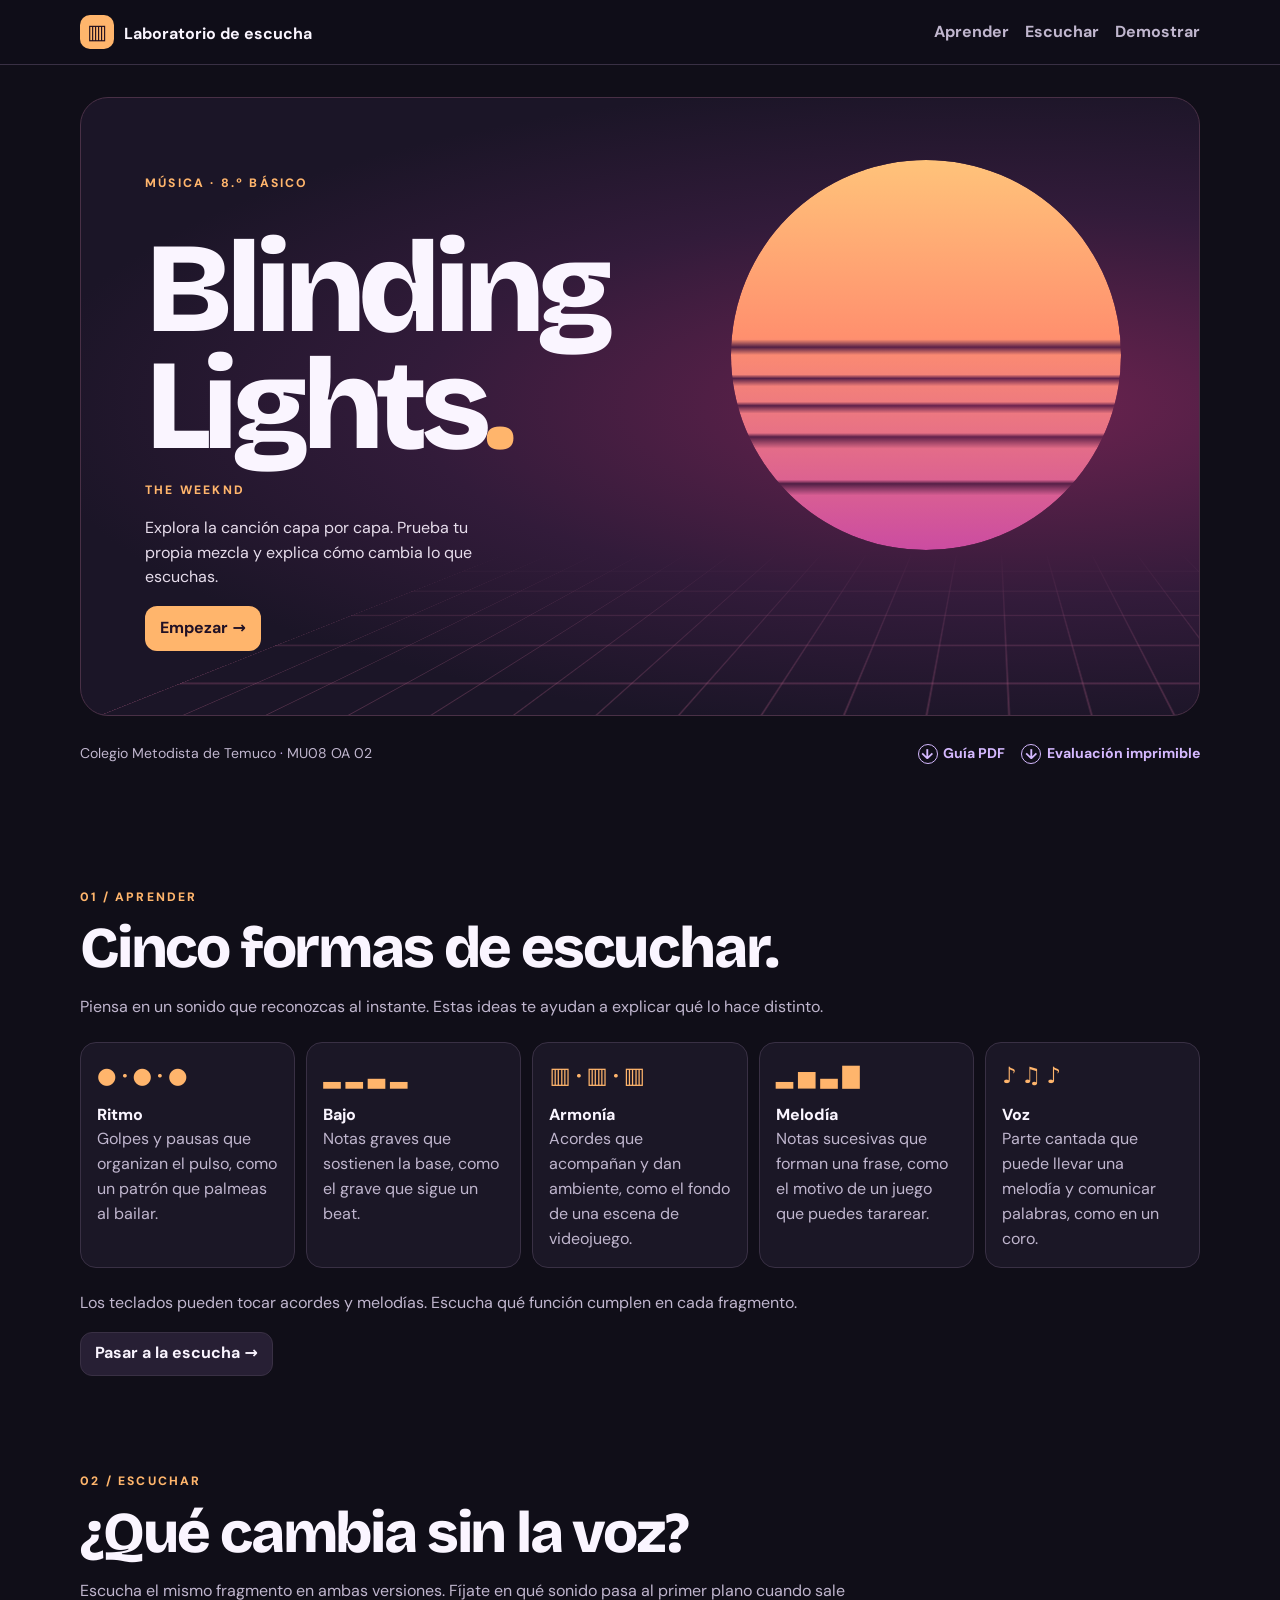
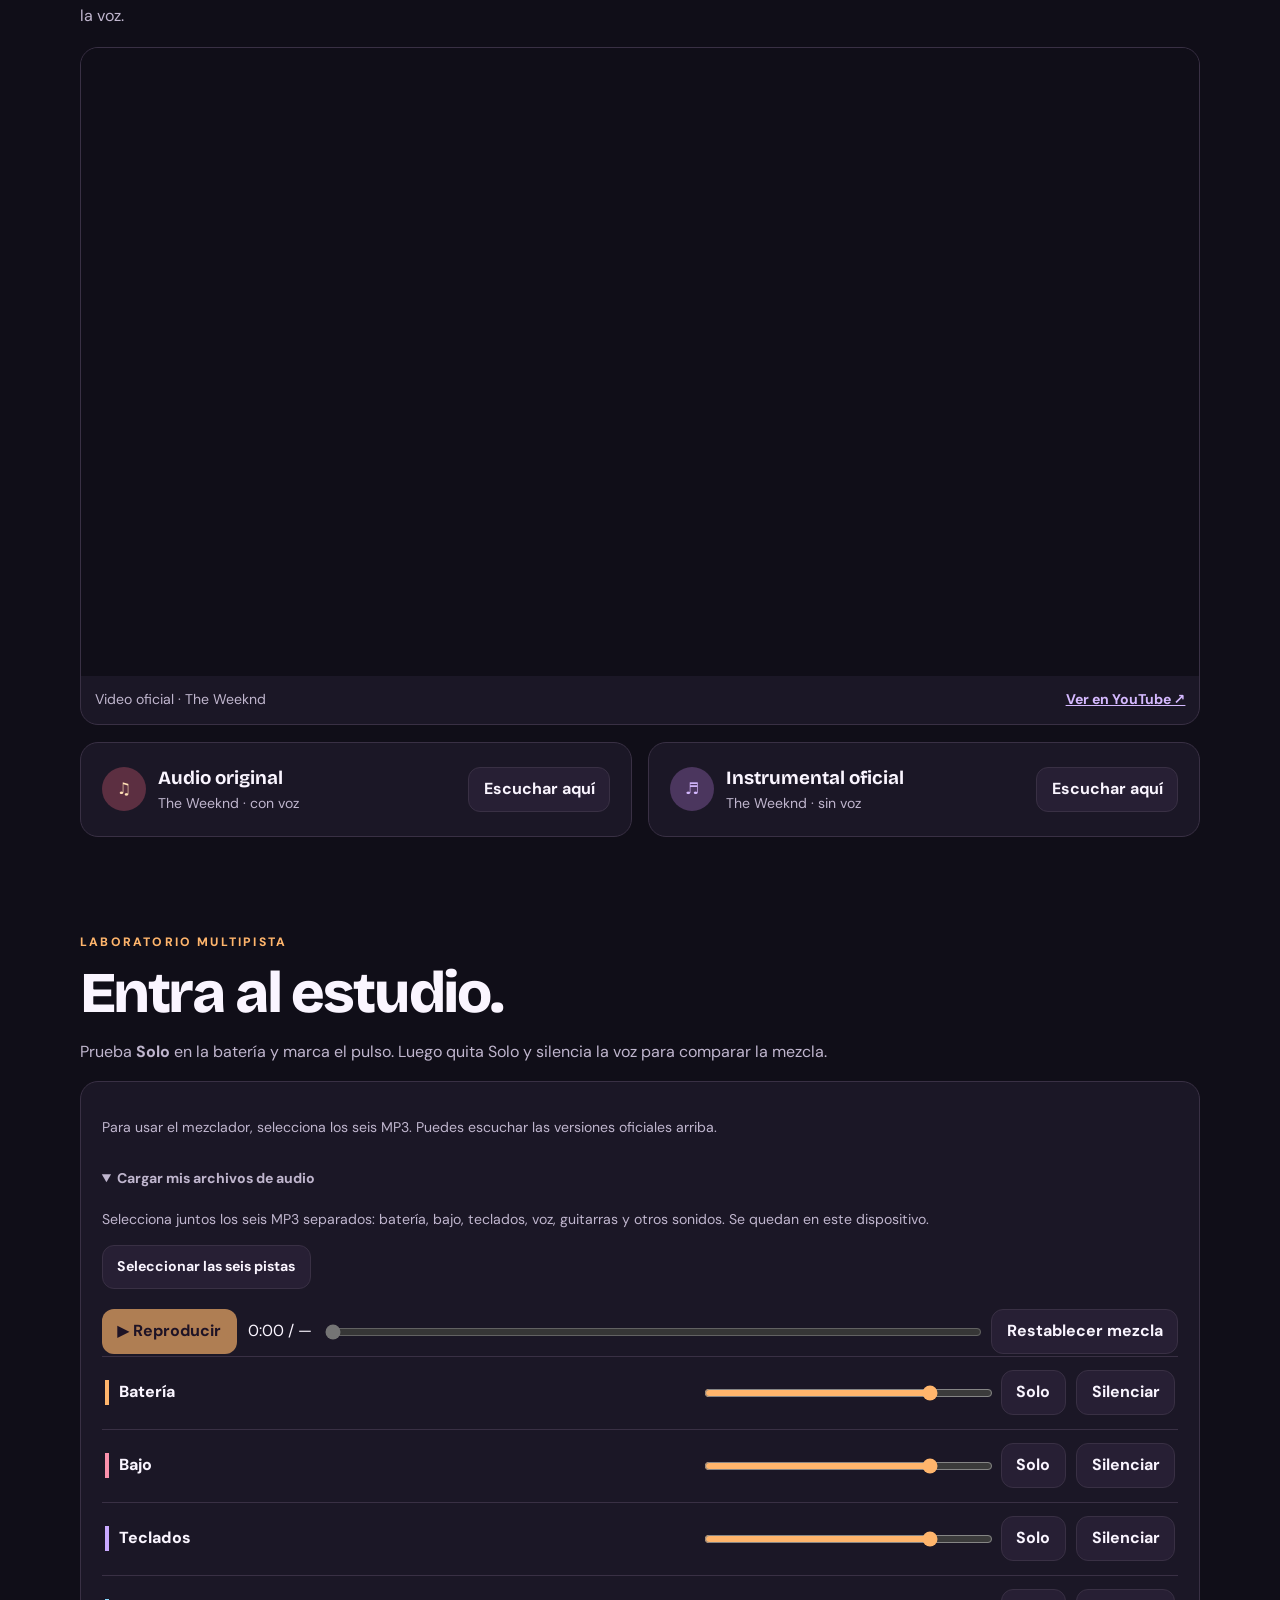
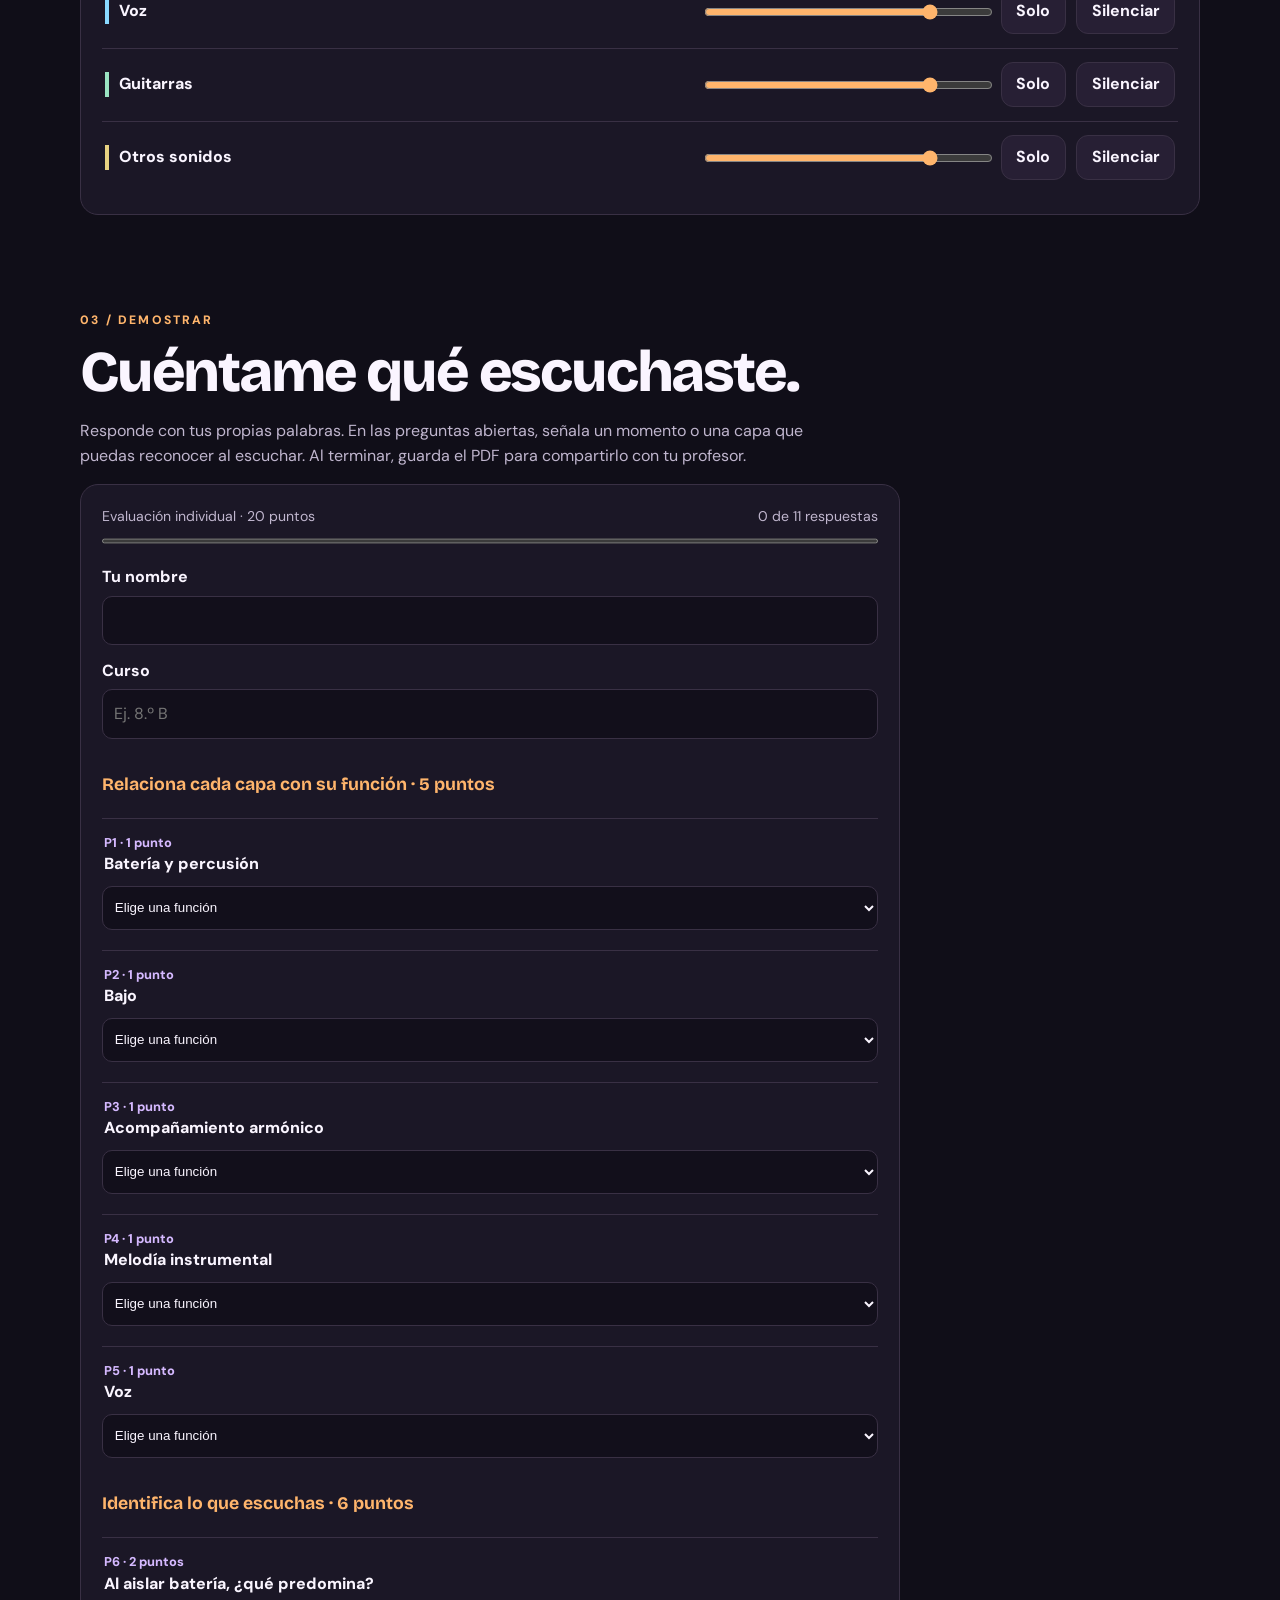
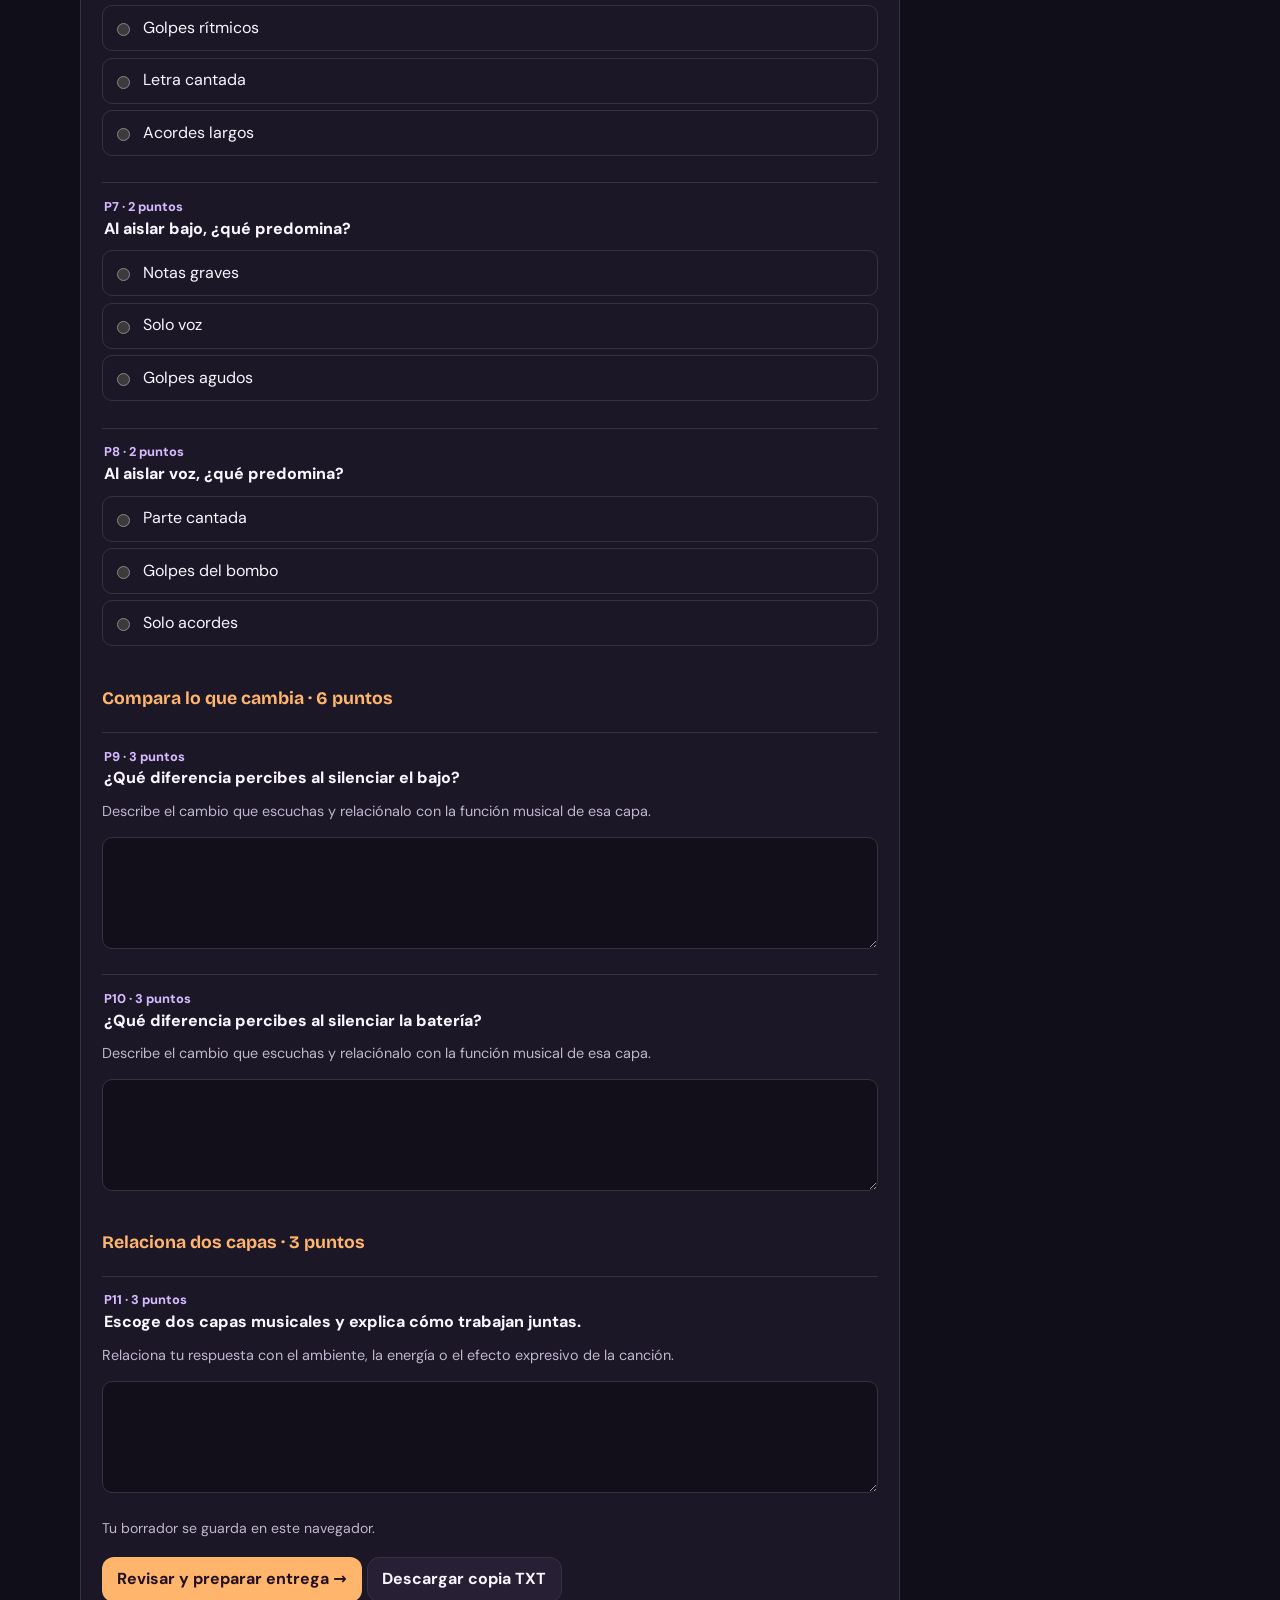
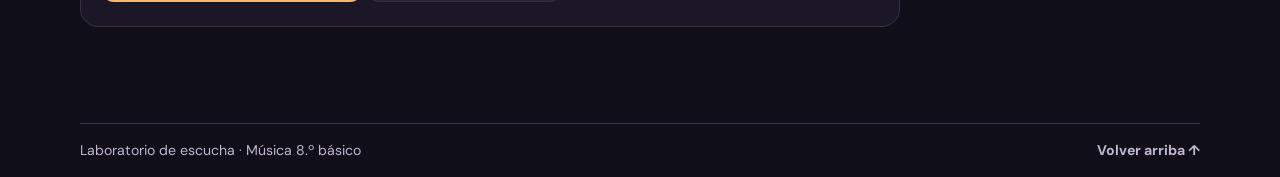
==== commit e681b810: "Guía la carga multipista y reproduce las versiones en la actividad" ====
--- a/sitio/index.html
+++ b/sitio/index.html
@@ -6,9 +6,9 @@
 <meta name="robots" content="noindex, nofollow">
 <meta name="theme-color" content="#100e18">
 <title>Blinding Lights · Laboratorio de escucha</title>
-<link rel="stylesheet" href="style.css?v=2">
+<link rel="stylesheet" href="style.css?v=3">
 <link rel="preload" href="assets/fonts/bricolagegrotesque.woff2" as="font" type="font/woff2" crossorigin>
-<script type="module" src="app.js?v=2"></script>
+<script type="module" src="app.js?v=3"></script>
 </head>
 <body>
 <a class="skip" href="#contenido">Ir al contenido</a>
@@ -48,16 +48,16 @@
 <p class="eyebrow">02 / ESCUCHAR</p>
 <h2>¿Qué cambia sin la voz?</h2>
 <p>Escucha el mismo fragmento en ambas versiones. Fíjate en qué sonido pasa al primer plano cuando sale la voz.</p>
-<figure class="video">
+<figure class="video" id="version-player">
 <iframe src="https://www.youtube-nocookie.com/embed/4NRXx6U8ABQ?playsinline=1&amp;hl=es"
   title="Blinding Lights · Video oficial de The Weeknd"
   width="960" height="540" loading="lazy" referrerpolicy="strict-origin-when-cross-origin"
-  allow="encrypted-media; picture-in-picture; fullscreen" allowfullscreen></iframe>
-<figcaption><span>Video oficial · The Weeknd</span><a href="https://www.youtube.com/watch?v=4NRXx6U8ABQ" target="_blank" rel="noopener">Ver en YouTube ↗</a></figcaption>
+  allow="autoplay; encrypted-media; picture-in-picture; fullscreen" allowfullscreen></iframe>
+<figcaption><span id="version-title" aria-live="polite">Video oficial · The Weeknd</span><span class="video-links"><a href="https://www.youtube.com/watch?v=4NRXx6U8ABQ" data-embed="4NRXx6U8ABQ" data-caption="Video oficial" hidden>Volver al video</a><a id="youtube-link" href="https://www.youtube.com/watch?v=4NRXx6U8ABQ" target="_blank" rel="noopener">Ver en YouTube ↗</a></span></figcaption>
 </figure>
 <div class="listen">
-<article><div class="record" aria-hidden="true">♫</div><div><h3>Audio original</h3><p>The Weeknd · con voz</p></div><a class="button" href="https://www.youtube.com/watch?v=fHI8X4OXluQ" target="_blank" rel="noopener">Escuchar ↗<span class="sr"> audio original en YouTube</span></a></article>
-<article><div class="record instrumental" aria-hidden="true">♬</div><div><h3>Instrumental oficial</h3><p>The Weeknd · sin voz</p></div><a class="button" href="https://www.youtube.com/watch?v=XajaJYraODs" target="_blank" rel="noopener">Escuchar ↗<span class="sr"> instrumental en YouTube</span></a></article>
+<article><div class="record" aria-hidden="true">♫</div><div><h3>Audio original</h3><p>The Weeknd · con voz</p></div><a class="button" href="https://www.youtube.com/watch?v=fHI8X4OXluQ" data-embed="fHI8X4OXluQ" data-caption="Audio original">Escuchar aquí<span class="sr"> el audio original</span></a></article>
+<article><div class="record instrumental" aria-hidden="true">♬</div><div><h3>Instrumental oficial</h3><p>The Weeknd · sin voz</p></div><a class="button" href="https://www.youtube.com/watch?v=XajaJYraODs" data-embed="XajaJYraODs" data-caption="Instrumental oficial">Escuchar aquí<span class="sr"> la instrumental</span></a></article>
 </div>
 
 </section>
@@ -67,15 +67,15 @@
 <h2>Entra al estudio.</h2>
 <p>Prueba <strong>Solo</strong> en la batería y marca el pulso. Luego quita Solo y silencia la voz para comparar la mezcla.</p>
 <div class="mixer">
+<p class="status" id="audio-status" role="status">Comprobando si hay pistas disponibles…</p>
+<details class="local"><summary>Cargar mis archivos de audio</summary><p>Selecciona juntos los seis MP3 separados: batería, bajo, teclados, voz, guitarras y otros sonidos. Se quedan en este dispositivo.</p><label for="files" class="button file-label">Seleccionar las seis pistas</label><input class="sr" type="file" id="files" multiple accept=".mp3,audio/mpeg"></details>
 <div class="transport">
-<button class="primary play" id="play" type="button">▶ Reproducir</button>
+<button class="primary play" id="play" type="button" disabled aria-describedby="audio-status">▶ Reproducir</button>
 <span class="time" id="time">0:00 / —</span>
 <label class="sr" for="seek">Posición de reproducción</label><input id="seek" type="range" min="0" max="1" value="0" step=".1" disabled>
 <button id="reset" type="button">Restablecer mezcla</button>
 </div>
-<p class="status" id="audio-status" role="status">Si tienes las pistas en tu dispositivo, cárgalas para mezclar. Puedes usar las versiones oficiales para escuchar la canción.</p>
 <div id="tracks"></div>
-<details class="local"><summary>Cargar mis archivos de audio</summary><p>Selecciona los seis MP3 originales juntos. Los archivos se quedan en tu dispositivo.</p><label for="files" class="button file-label">Seleccionar las seis pistas</label><input class="sr" type="file" id="files" multiple accept=".mp3,audio/mpeg"></details>
 </div>
 </section>
 
--- a/sitio/style.css
+++ b/sitio/style.css
@@ -42,3 +42,6 @@
   .transport #reset{grid-row:3;grid-column:1/-1}
 }
 .local input.sr{width:1px;margin:0}
+
+.mixer .local{border-top:0;margin-bottom:.8rem}.transport button:disabled{cursor:default}.local input.sr{appearance:none}
+.video-links{display:flex;flex-wrap:wrap;gap:0 1rem}.video figcaption a[hidden]{display:none}
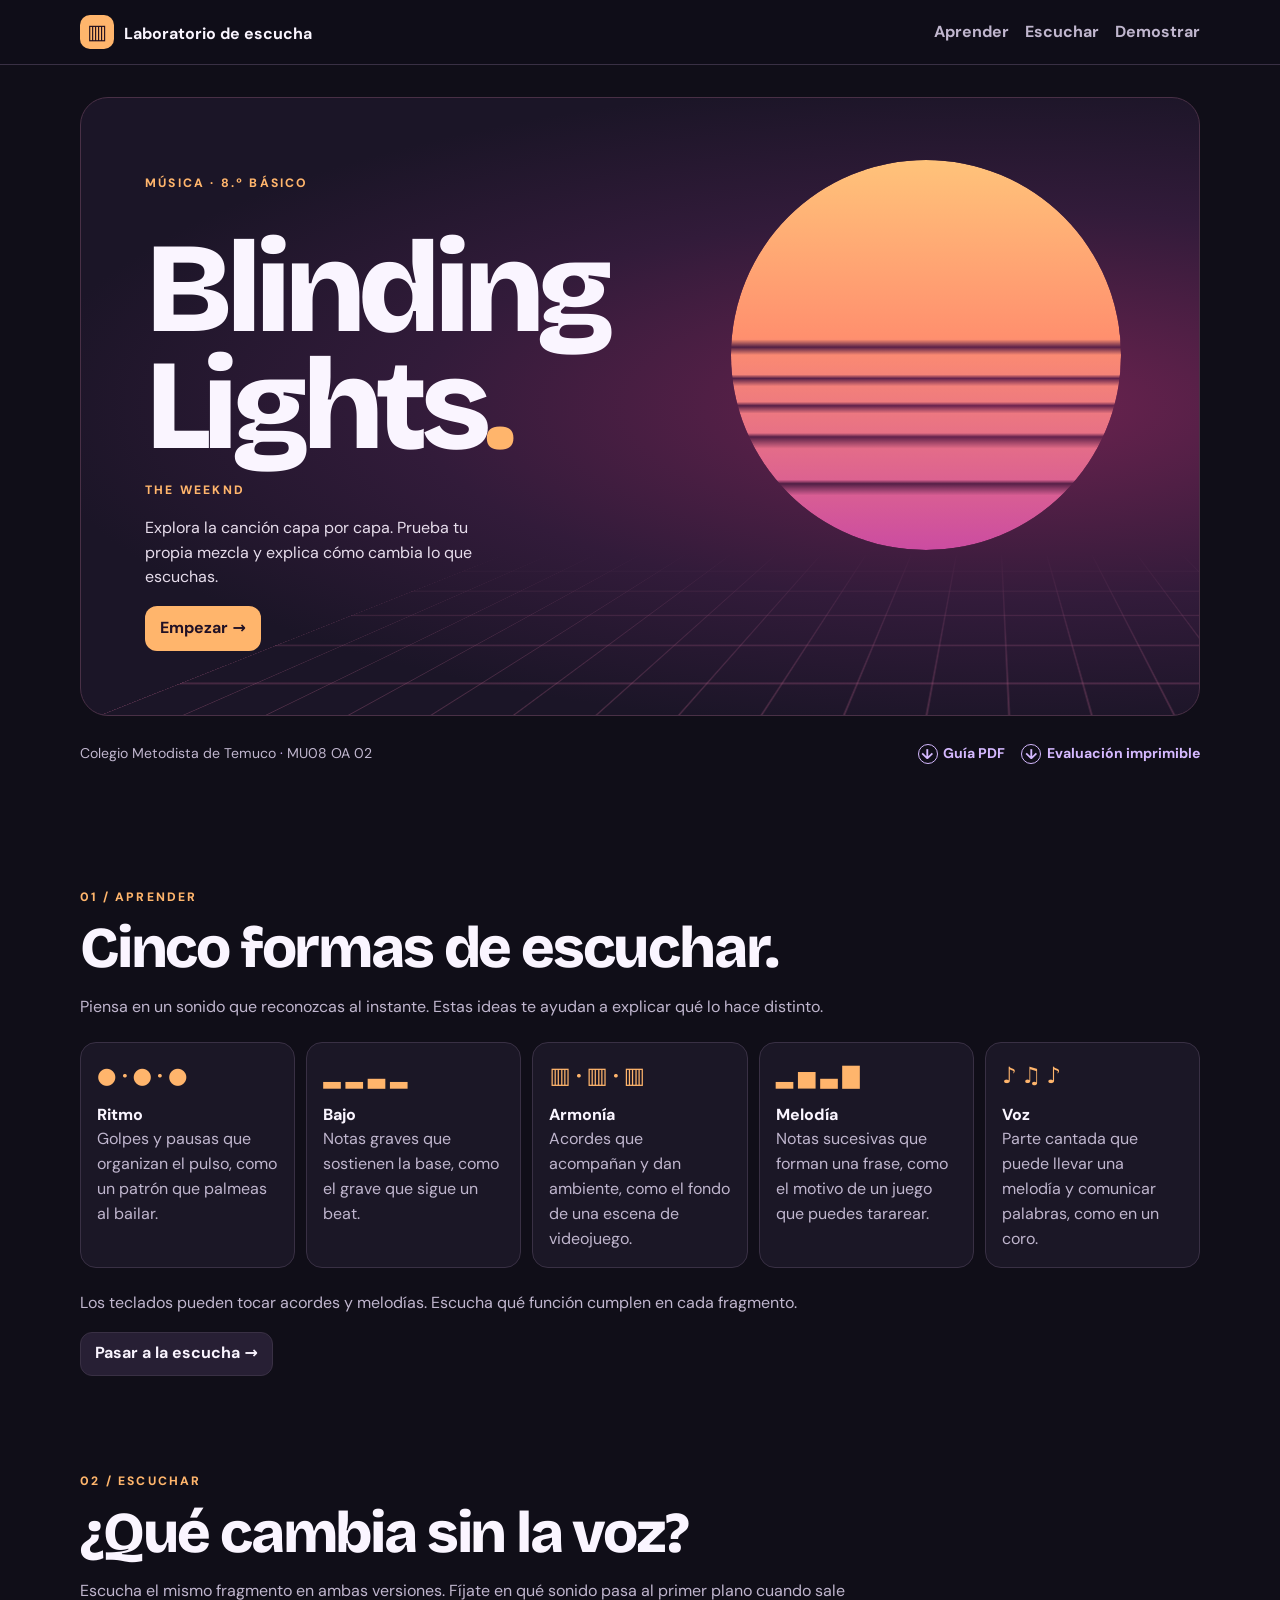
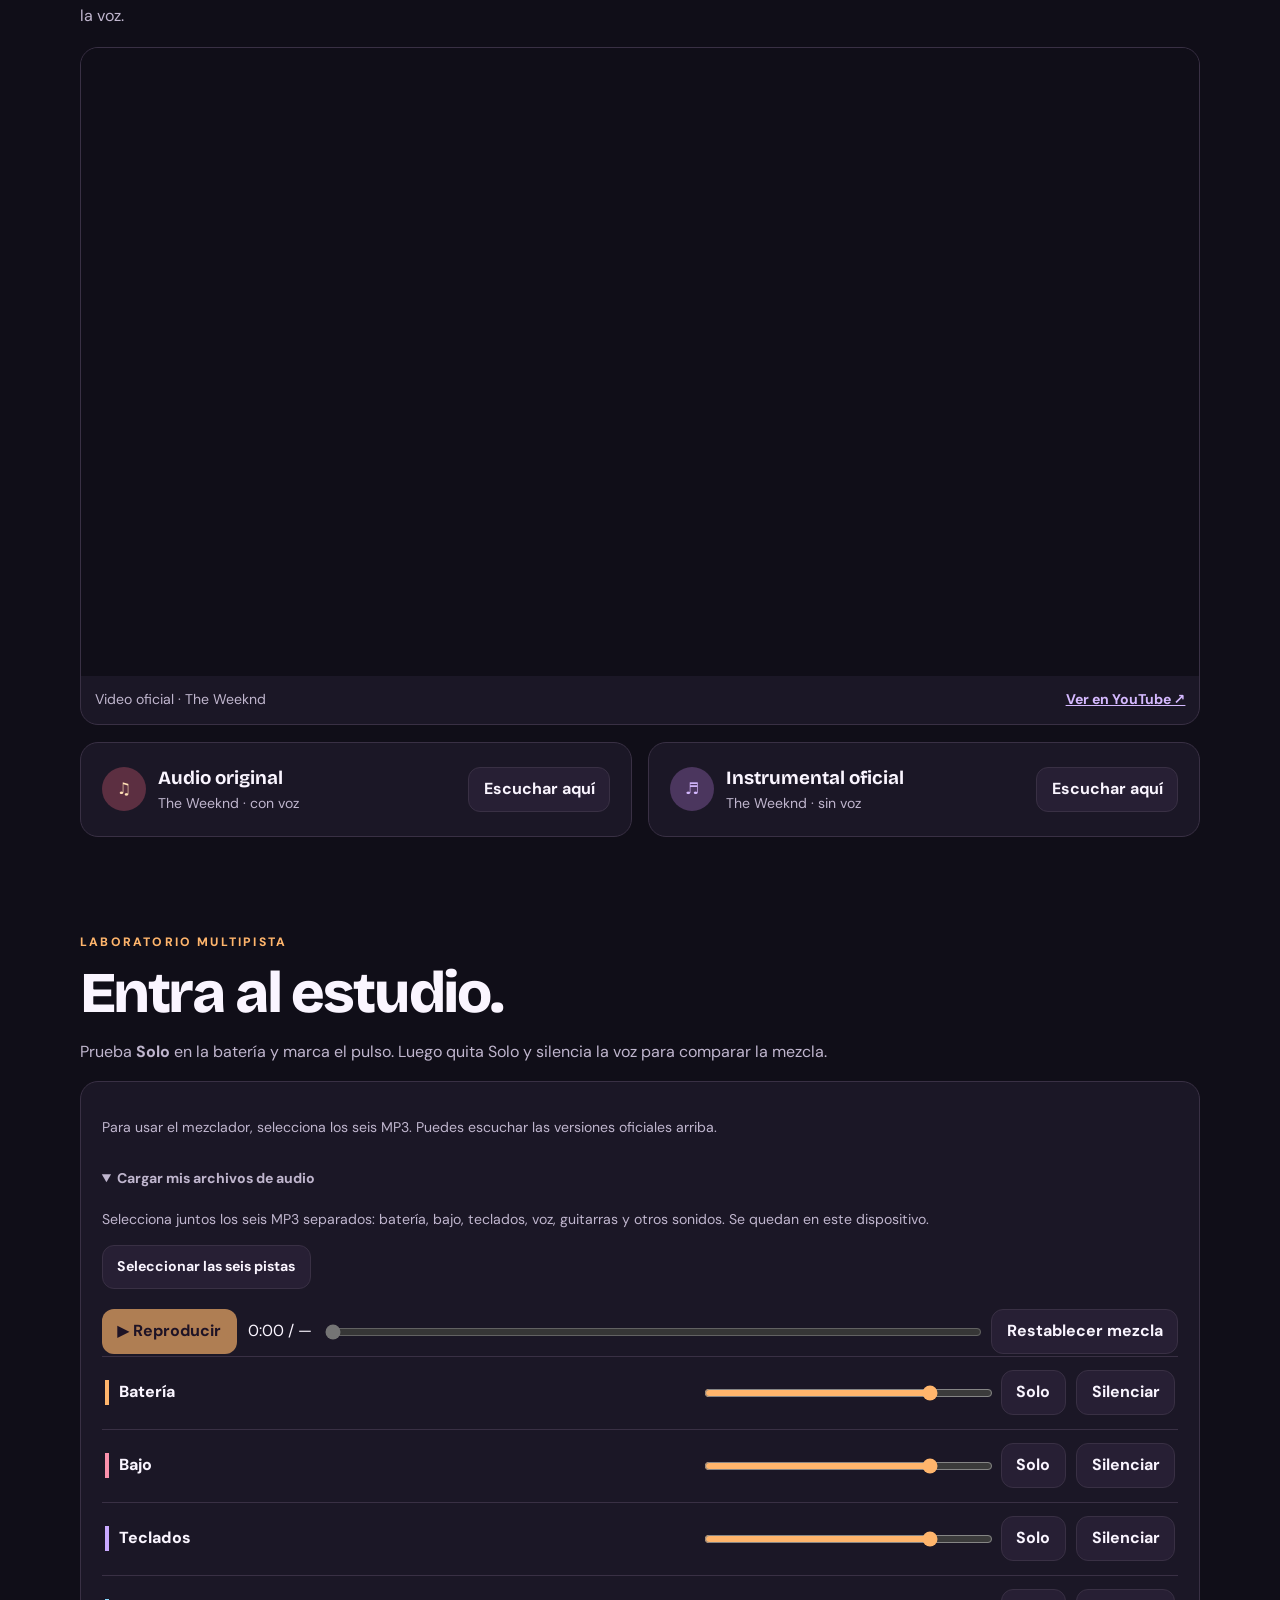
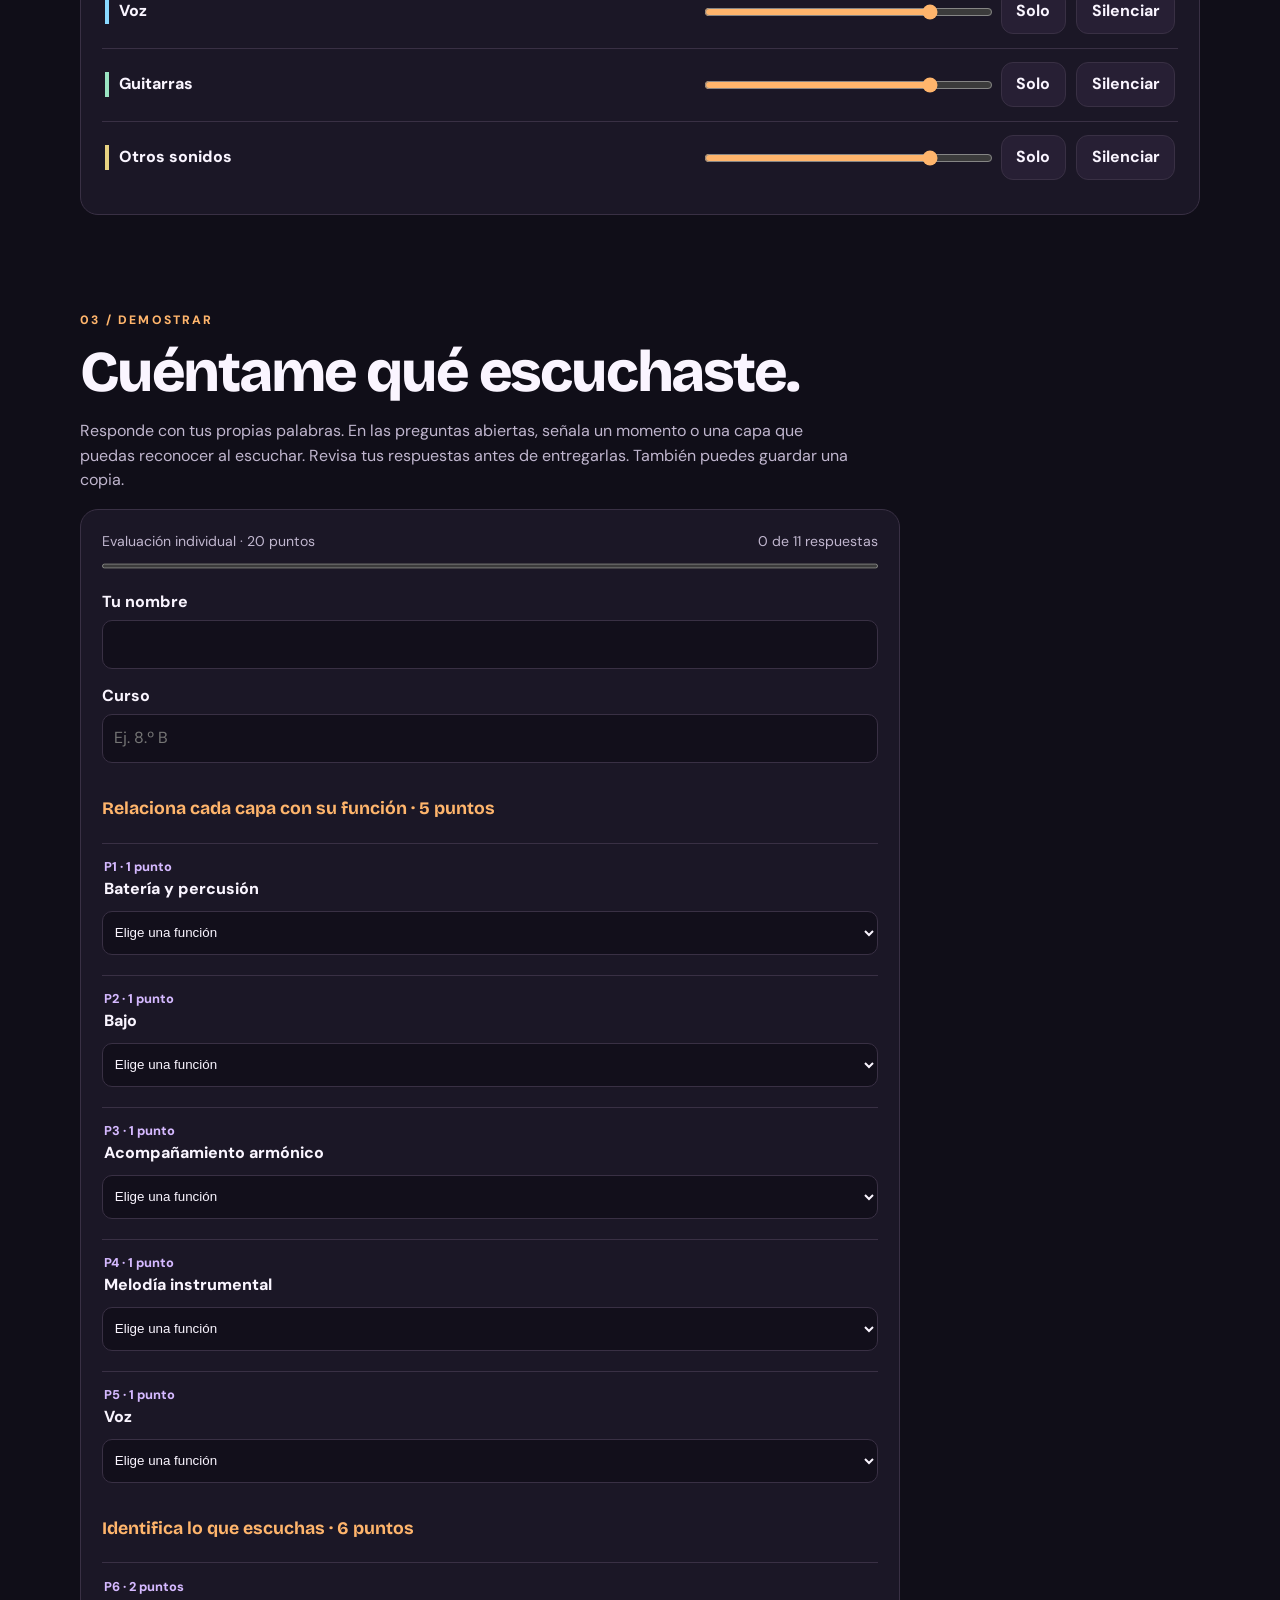
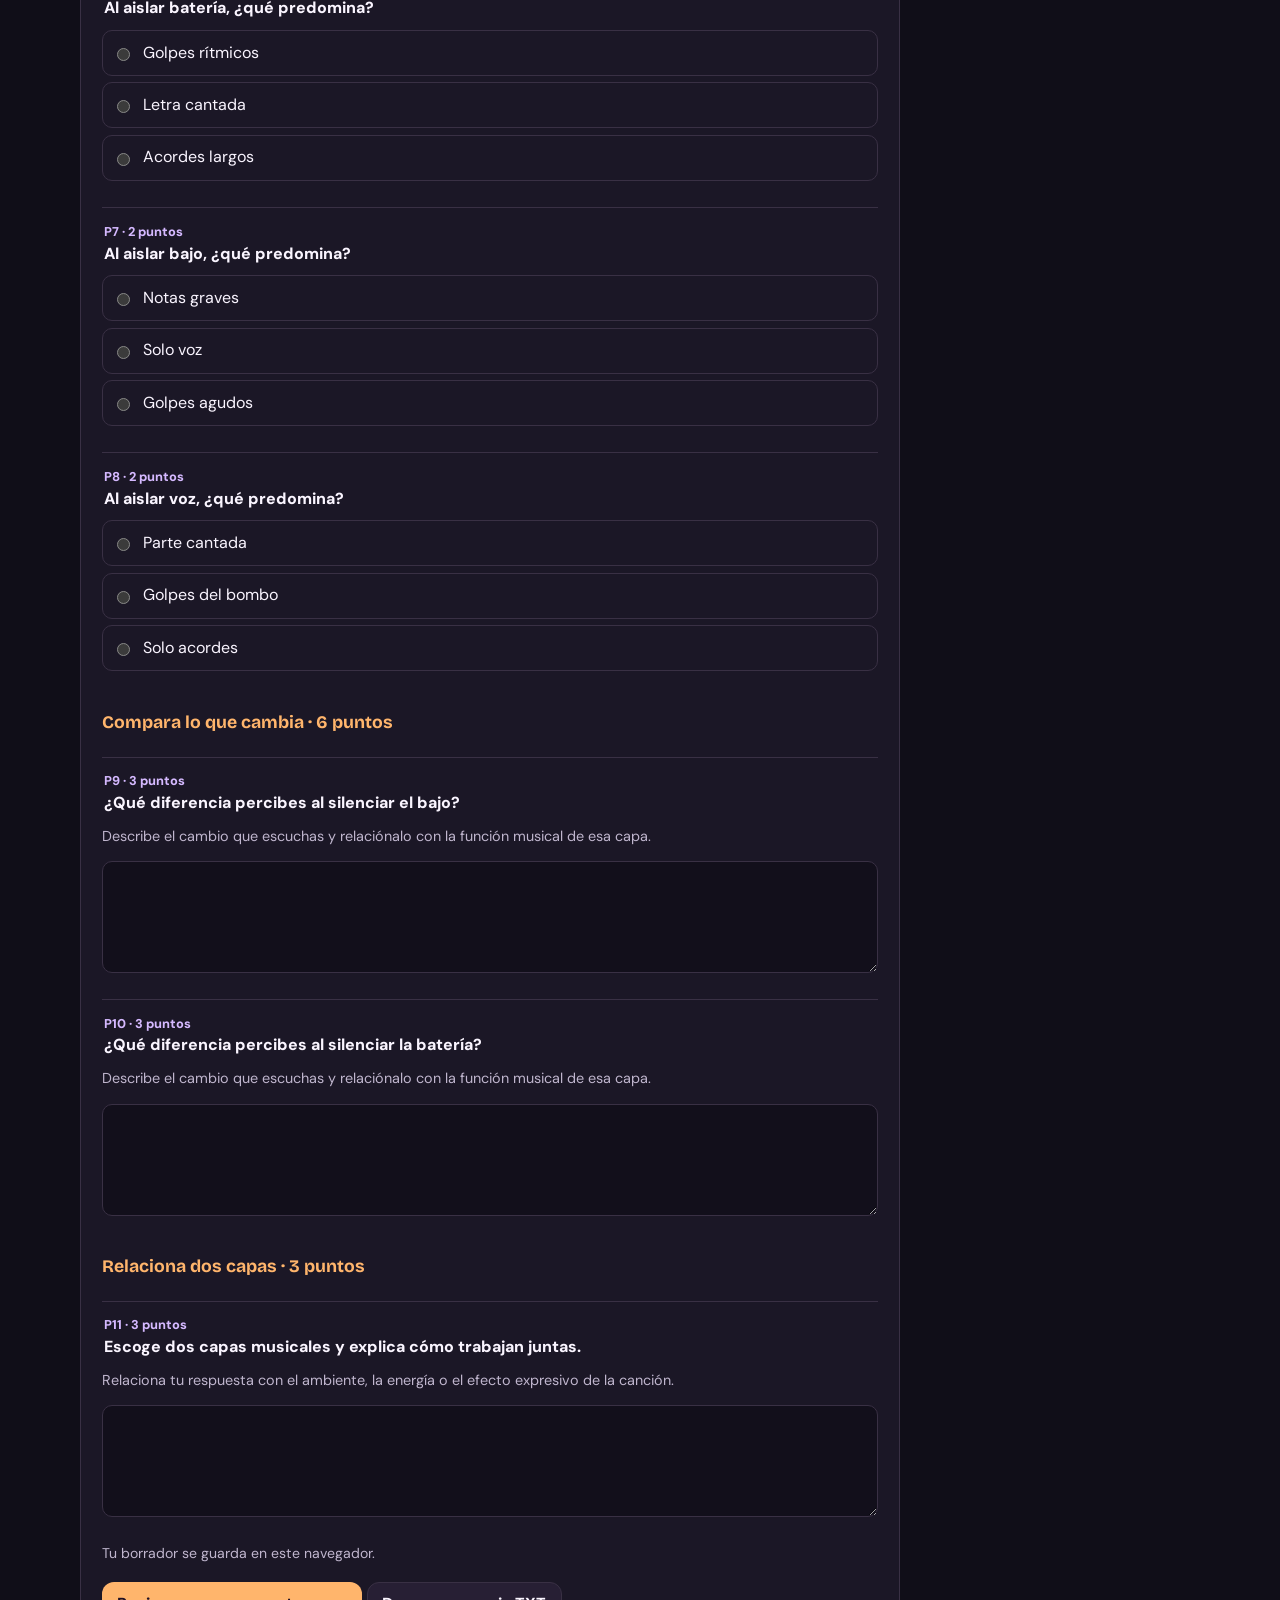
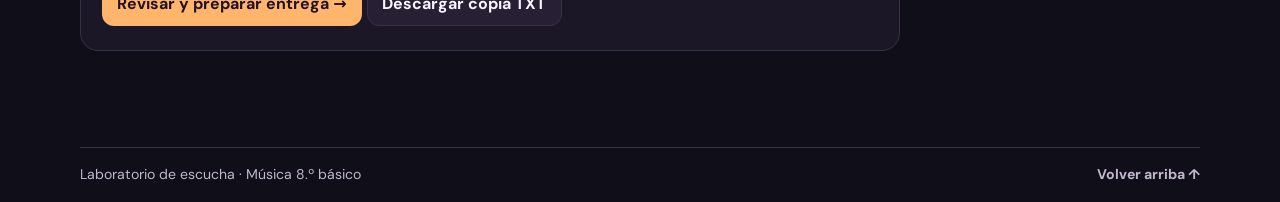
==== commit a99327b8: "Prepara la entrega de la evaluación por correo" ====
--- a/sitio/index.html
+++ b/sitio/index.html
@@ -8,7 +8,7 @@
 <title>Blinding Lights · Laboratorio de escucha</title>
 <link rel="stylesheet" href="style.css?v=3">
 <link rel="preload" href="assets/fonts/bricolagegrotesque.woff2" as="font" type="font/woff2" crossorigin>
-<script type="module" src="app.js?v=3"></script>
+<script type="module" src="app.js?v=5"></script>
 </head>
 <body>
 <a class="skip" href="#contenido">Ir al contenido</a>
@@ -82,7 +82,7 @@
 <section class="stage" id="desafio">
 <p class="eyebrow">03 / DEMOSTRAR</p>
 <h2>Cuéntame qué escuchaste.</h2>
-<p>Responde con tus propias palabras. En las preguntas abiertas, señala un momento o una capa que puedas reconocer al escuchar. Al terminar, guarda el PDF para compartirlo con tu profesor.</p>
+<p>Responde con tus propias palabras. En las preguntas abiertas, señala un momento o una capa que puedas reconocer al escuchar. Revisa tus respuestas antes de entregarlas. También puedes guardar una copia.</p>
 <form id="evaluation">
 <div class="form-head"><span>Evaluación individual · 20 puntos</span><span id="progress-label">0 de 11 respuestas</span><progress id="progress" max="11" value="0" aria-label="Preguntas respondidas"></progress></div>
 <div class="student"><label for="student">Tu nombre</label><input id="student" name="Nombre" autocomplete="name" maxlength="80" required><label for="course">Curso</label><input id="course" name="Curso" maxlength="24" placeholder="Ej. 8.º B" required></div>
@@ -93,7 +93,8 @@
 <h2 id="review-title" tabindex="-1">Mis respuestas</h2>
 <p id="review-student"></p>
 <ol id="review-answers"></ol>
-<div class="actions"><button type="button" id="print" class="primary">Guardar respuestas como PDF</button><a class="button" href="#evaluation">Volver a editar</a></div>
+<p id="delivery-status" role="status"></p>
+<div class="actions"><button type="button" id="send" class="primary" disabled>Enviar al profesor</button><button type="button" id="print">Guardar respuestas como PDF</button><a class="button" href="#evaluation">Volver a editar</a></div>
 </section>
 </section>
 </main>
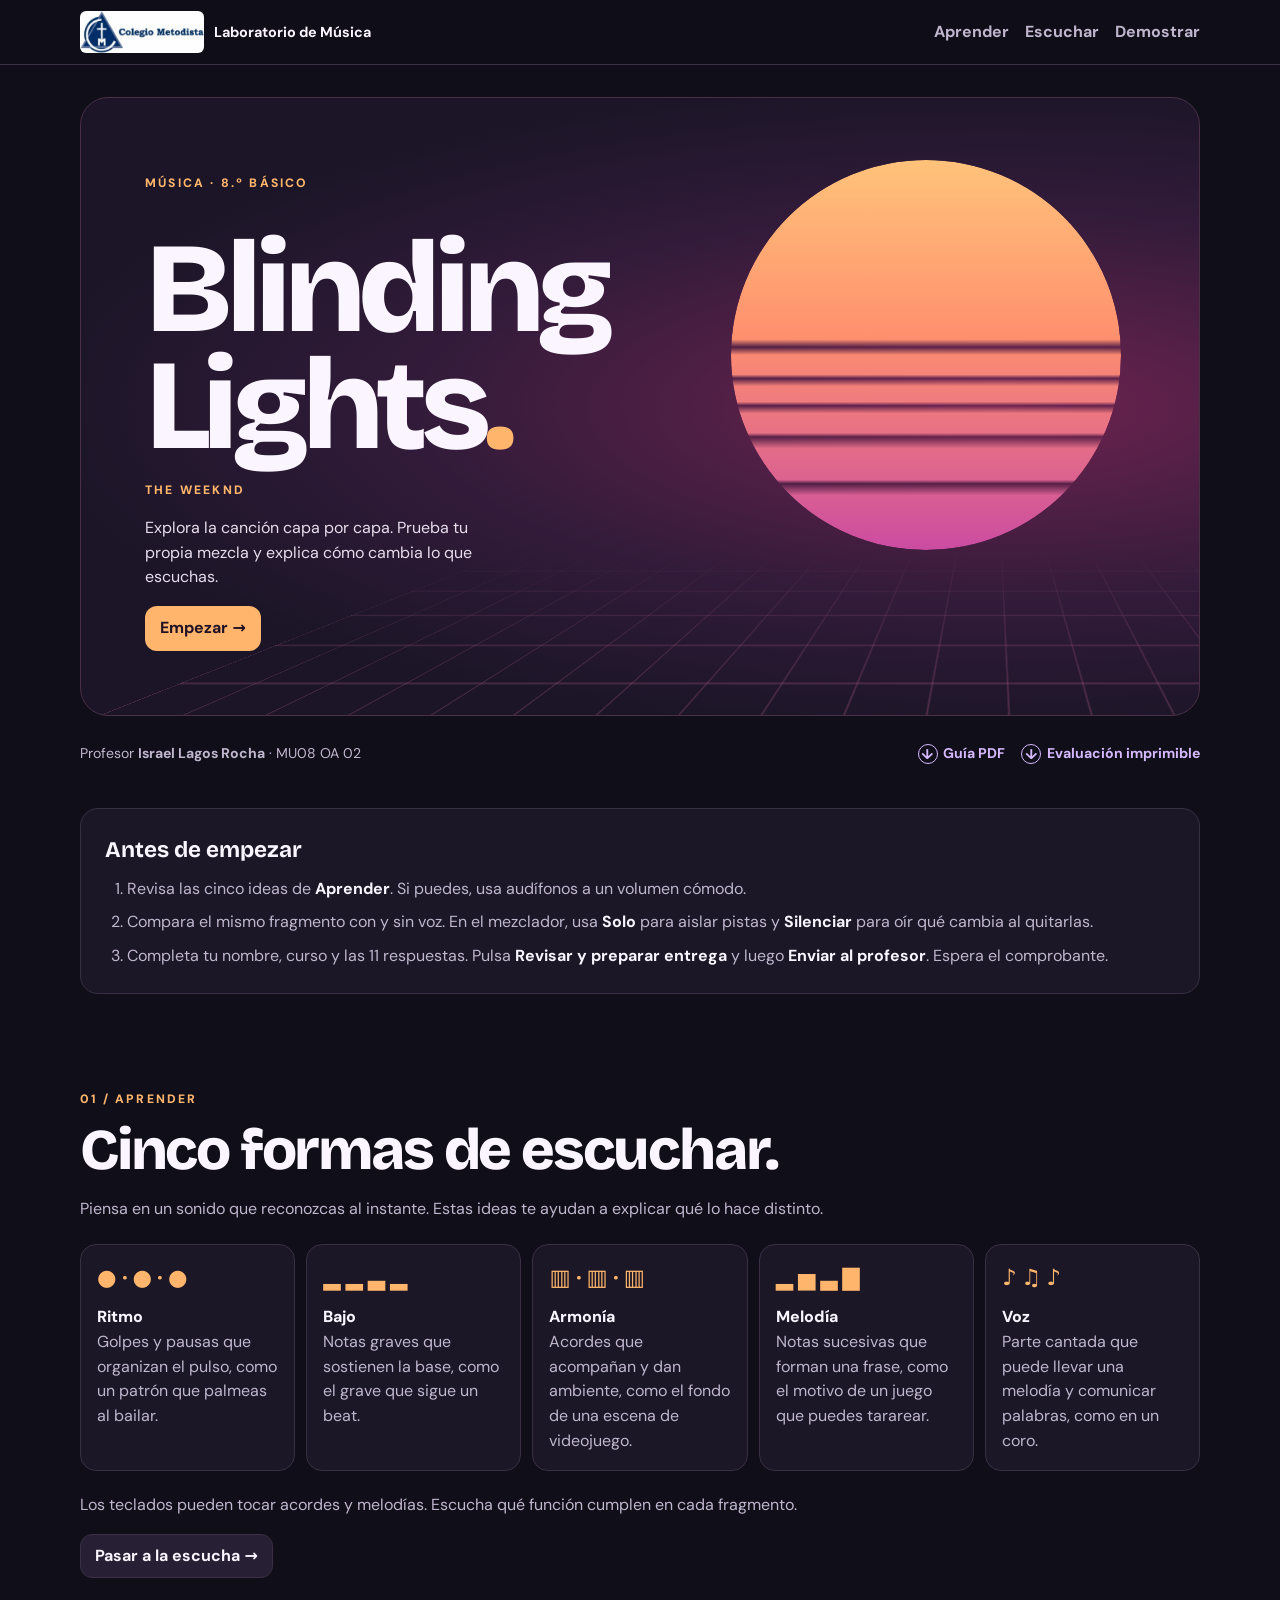
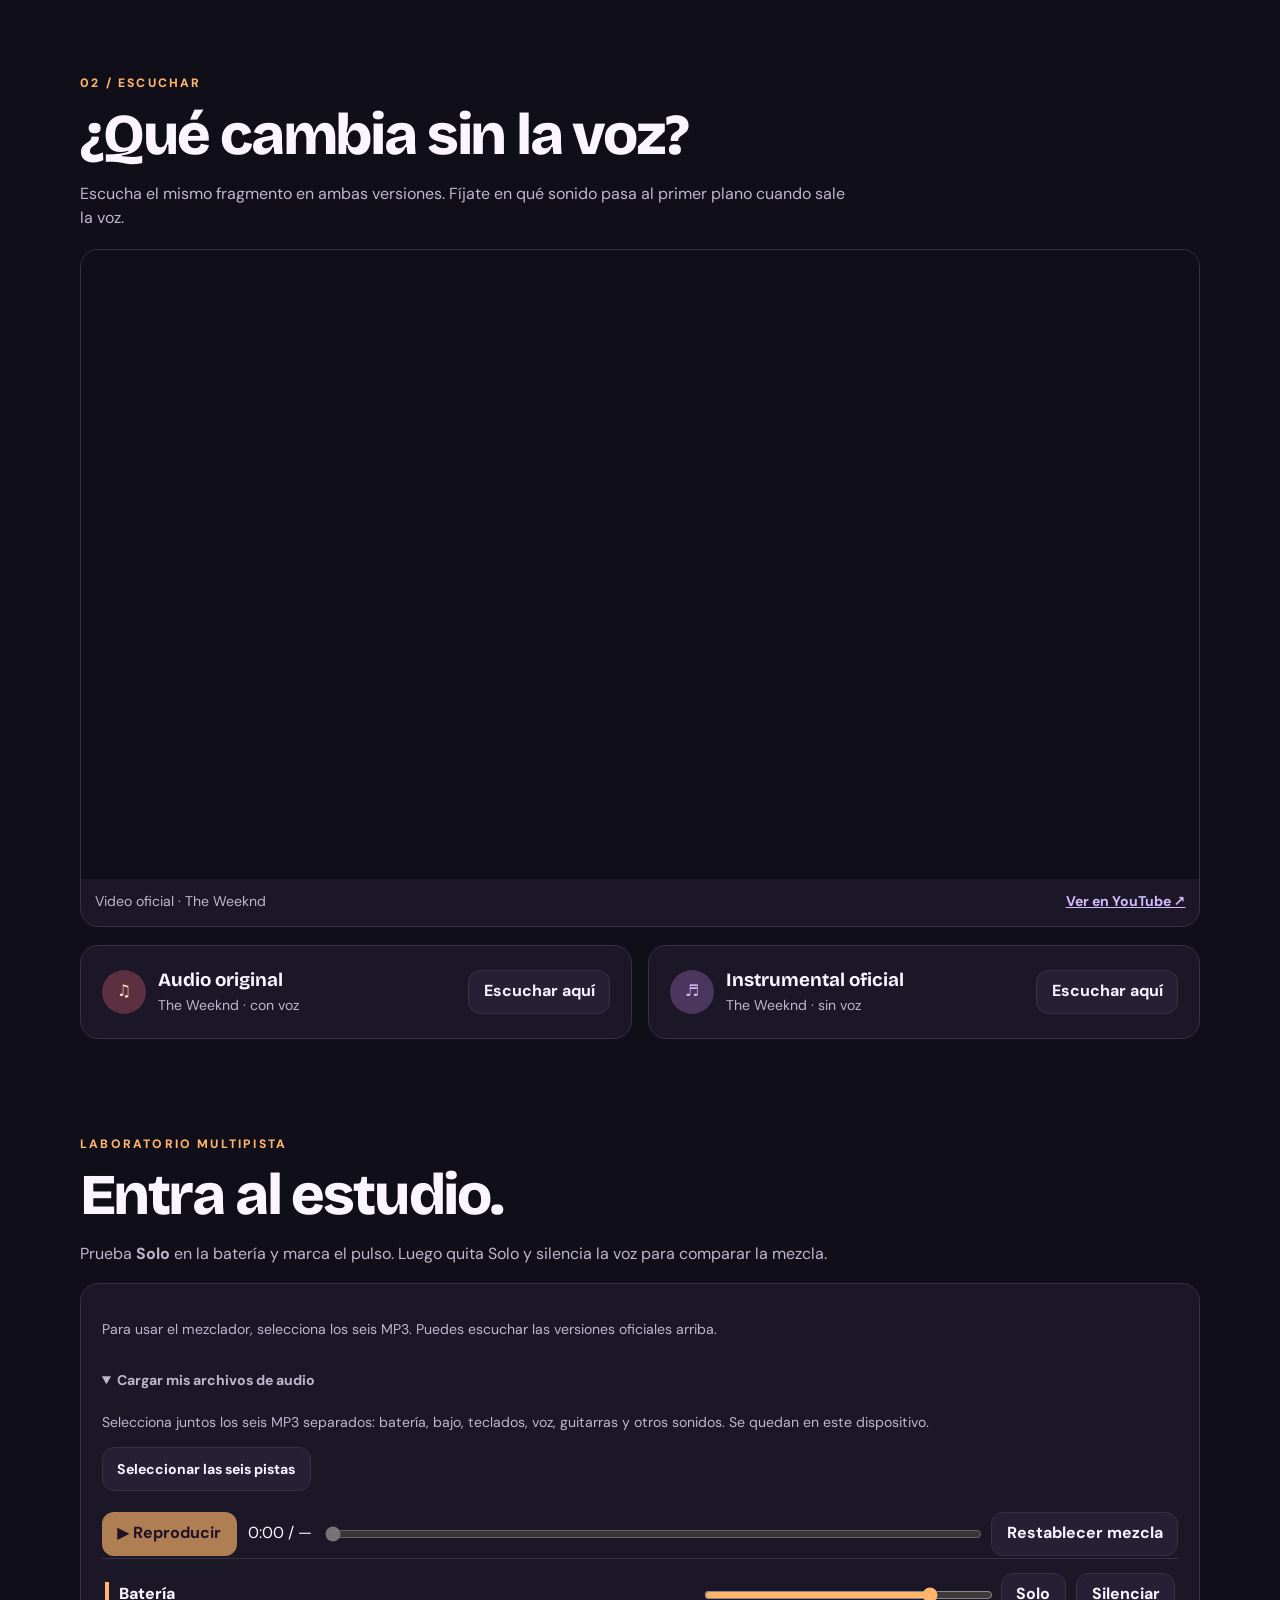
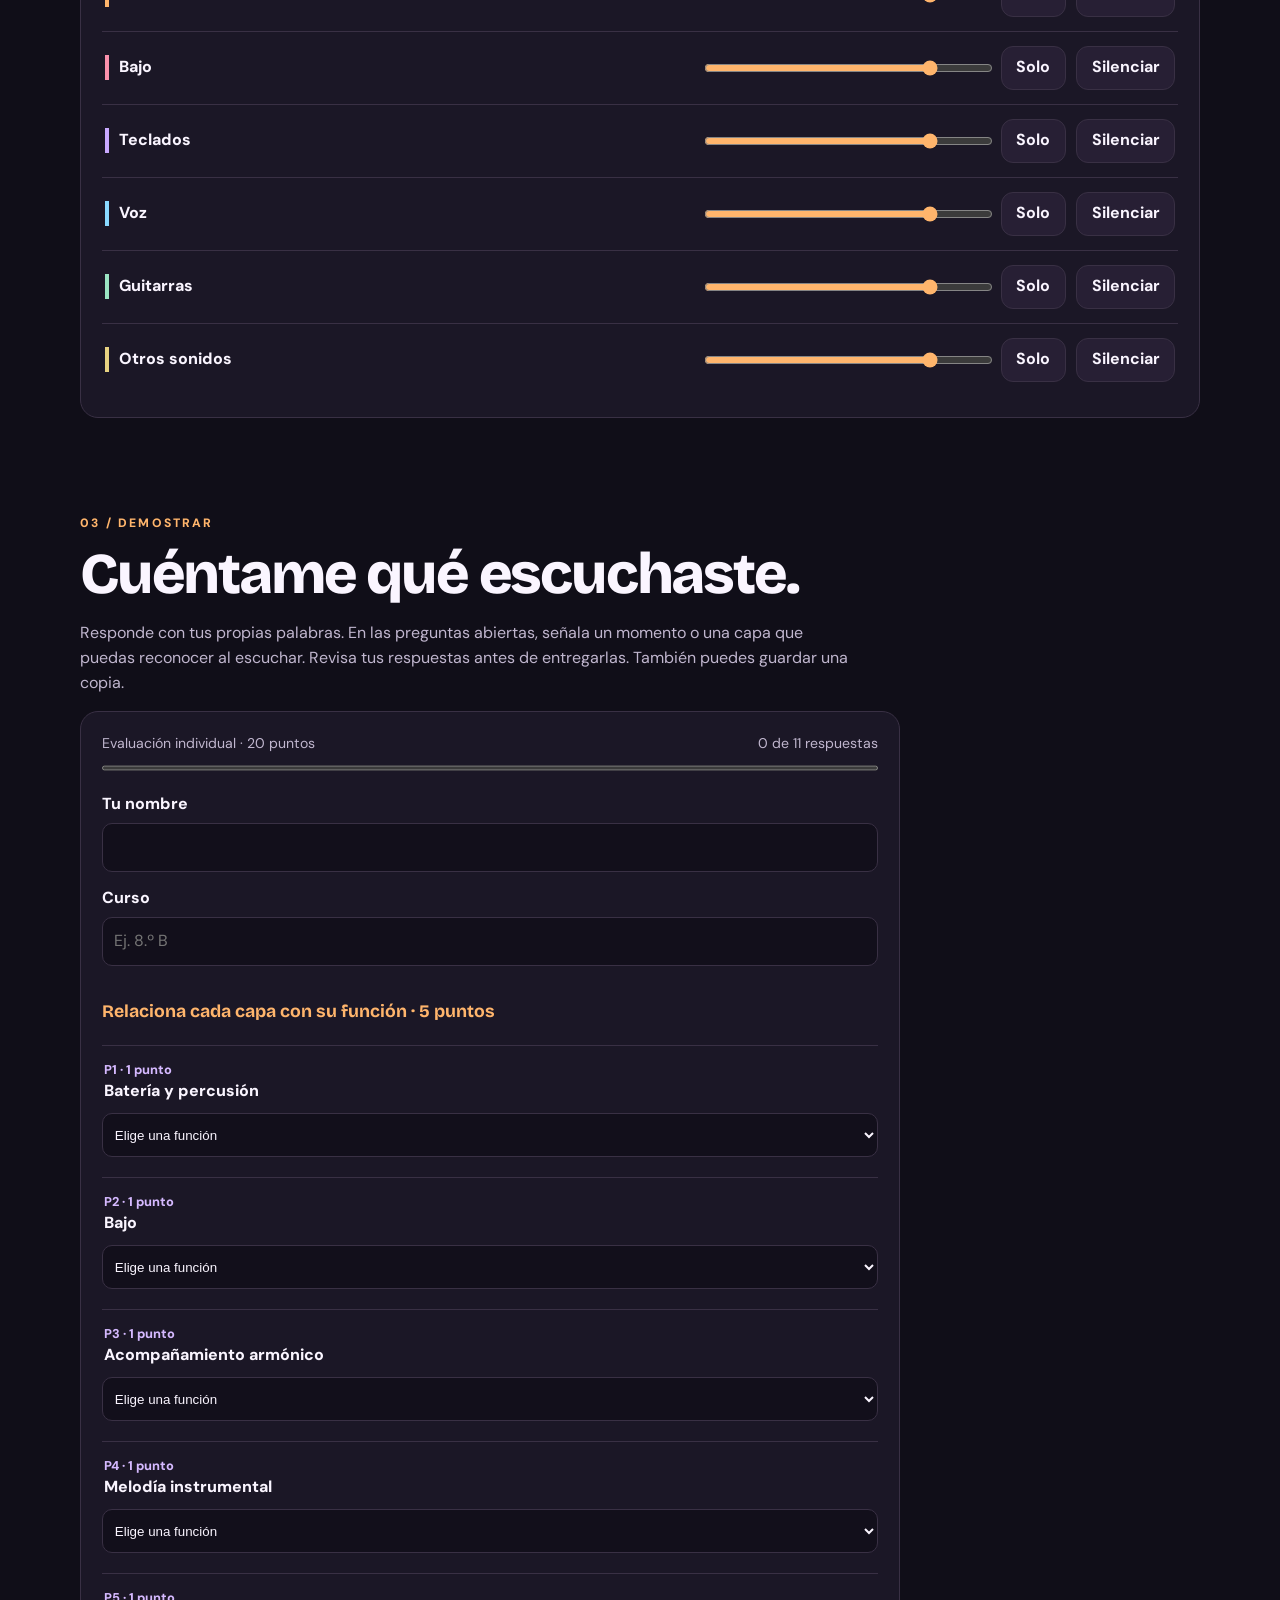
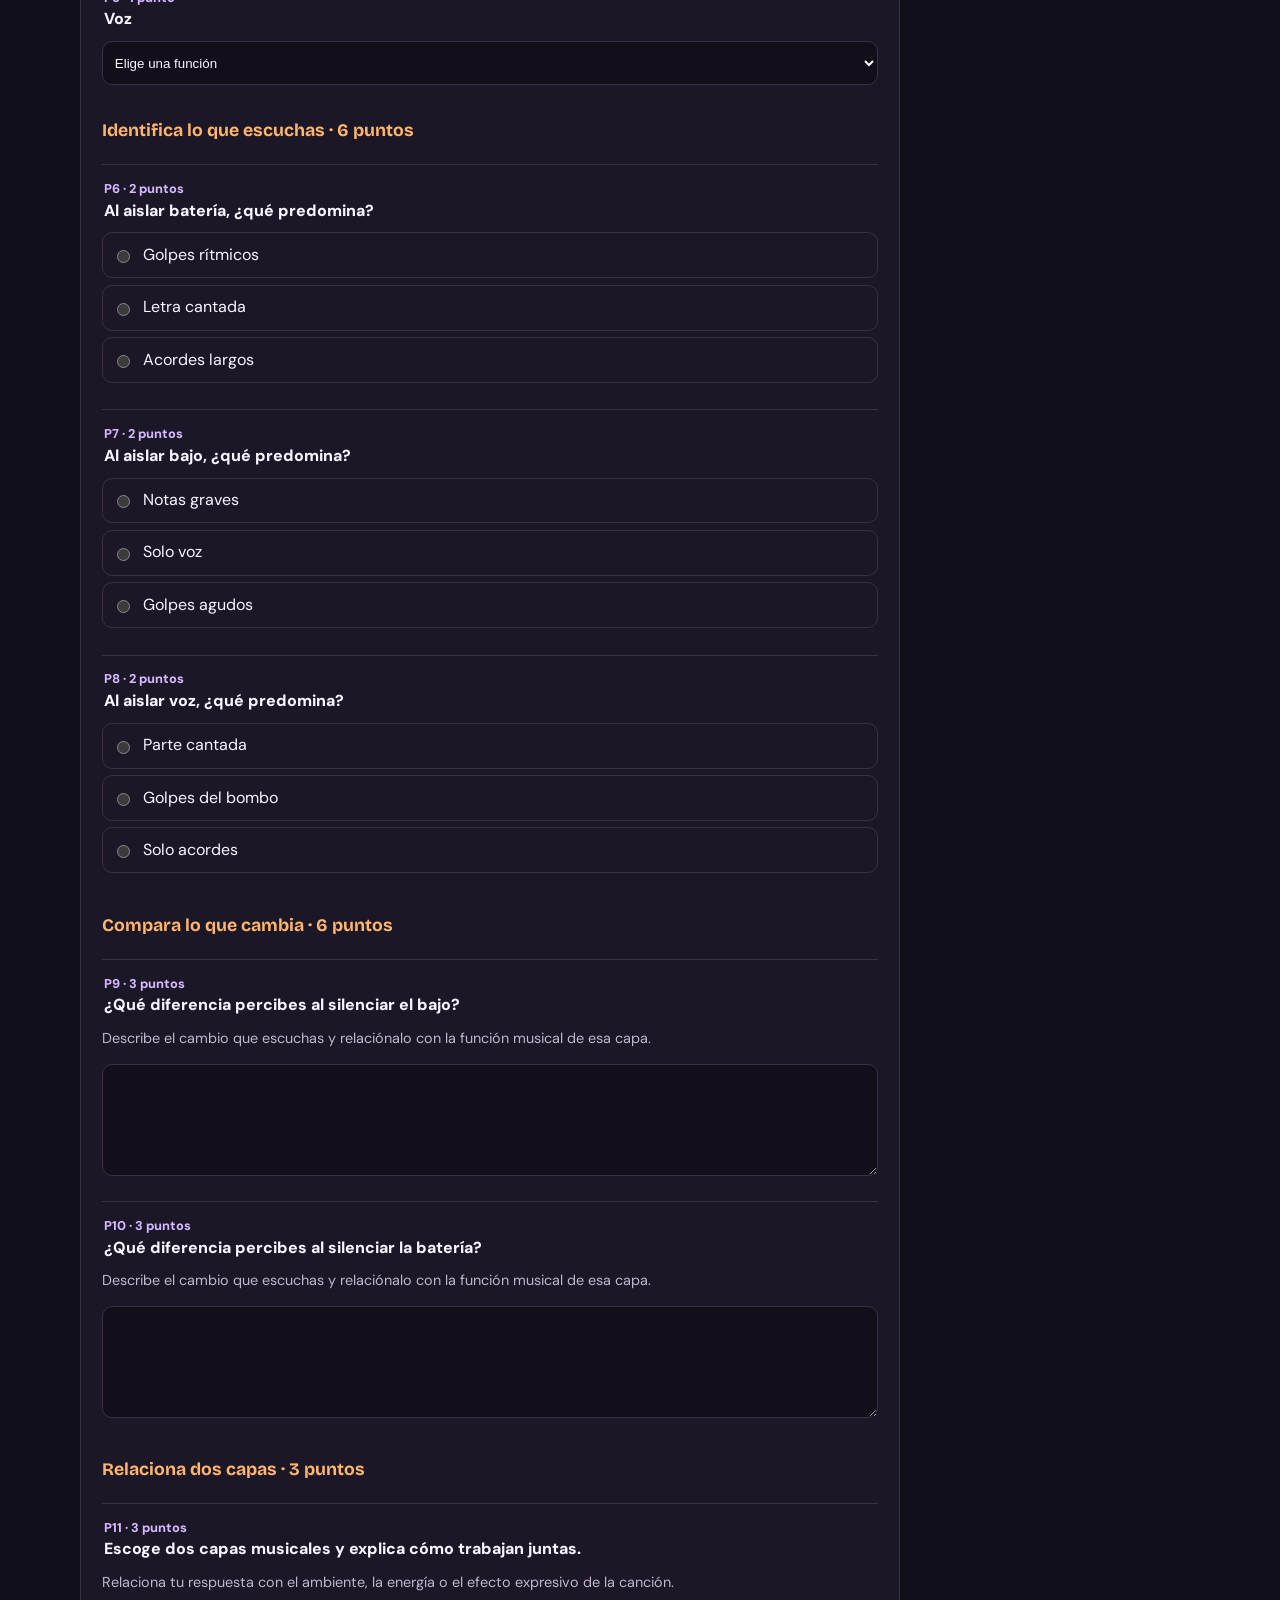
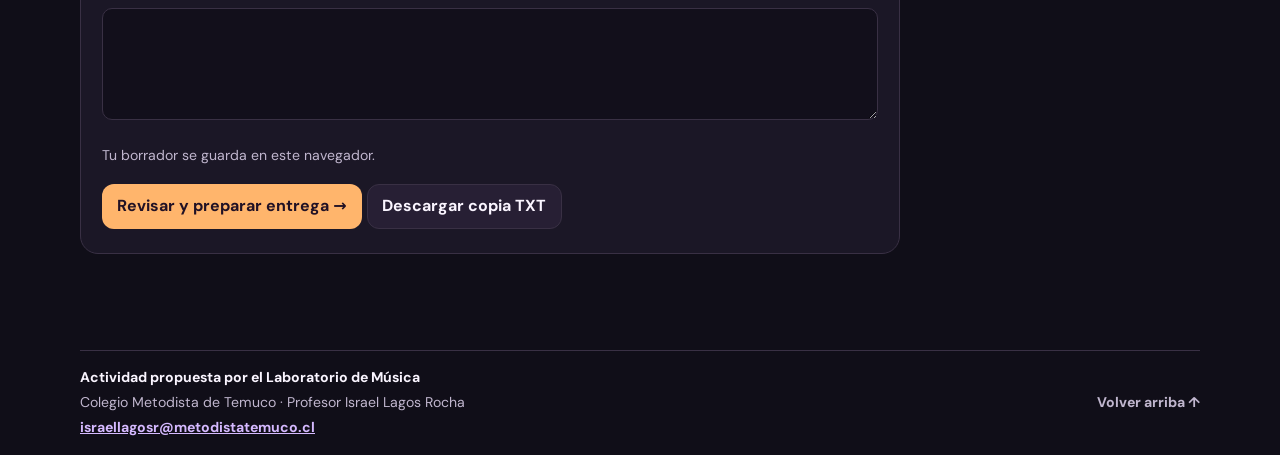
==== commit d0bf60c1: "Identifica al colegio y al profesor y agrega instrucciones" ====
--- a/sitio/index.html
+++ b/sitio/index.html
@@ -6,14 +6,17 @@
 <meta name="robots" content="noindex, nofollow">
 <meta name="theme-color" content="#100e18">
 <title>Blinding Lights · Laboratorio de escucha</title>
-<link rel="stylesheet" href="style.css?v=3">
+<link rel="stylesheet" href="style.css?v=7">
 <link rel="preload" href="assets/fonts/bricolagegrotesque.woff2" as="font" type="font/woff2" crossorigin>
-<script type="module" src="app.js?v=5"></script>
+<script type="module" src="app.js?v=6"></script>
 </head>
 <body>
 <a class="skip" href="#contenido">Ir al contenido</a>
 <header class="top"><div class="wrap bar">
-<a class="brand" href="#contenido"><span class="mark" aria-hidden="true">▥</span> Laboratorio de escucha</a>
+<a class="brand" href="#contenido">
+<img src="assets/colegio-metodista.jpg" alt="Colegio Metodista de Temuco" width="300" height="100">
+<span>Laboratorio de Música</span>
+</a>
 <nav aria-label="Etapas"><a href="#aprender">Aprender</a><a href="#escucha">Escuchar</a><a href="#desafio">Demostrar</a></nav>
 </div></header>
 <main class="wrap" id="contenido">
@@ -27,7 +30,16 @@
 <a class="button primary" href="#aprender">Empezar →</a>
 </div>
 </section>
-<div class="resources"><span>Colegio Metodista de Temuco <span class="dot">·</span> MU08 OA 02</span><div><a href="guia_apoyo.pdf" download><span class="icon download-icon" aria-hidden="true">↓</span> Guía PDF</a><a href="evaluacion_imprimible.pdf" download><span class="icon download-icon" aria-hidden="true">↓</span> Evaluación imprimible</a></div></div>
+<div class="resources"><span>Profesor <strong>Israel Lagos Rocha</strong> <span class="dot">·</span> MU08 OA 02</span><div><a href="guia_apoyo.pdf" download><span class="icon download-icon" aria-hidden="true">↓</span> Guía PDF</a><a href="evaluacion_imprimible.pdf" download><span class="icon download-icon" aria-hidden="true">↓</span> Evaluación imprimible</a></div></div>
+
+<section class="instructions" aria-labelledby="instrucciones">
+<h2 id="instrucciones">Antes de empezar</h2>
+<ol>
+<li>Revisa las cinco ideas de <strong>Aprender</strong>. Si puedes, usa audífonos a un volumen cómodo.</li>
+<li>Compara el mismo fragmento con y sin voz. En el mezclador, usa <strong>Solo</strong> para aislar pistas y <strong>Silenciar</strong> para oír qué cambia al quitarlas.</li>
+<li>Completa tu nombre, curso y las 11 respuestas. Pulsa <strong>Revisar y preparar entrega</strong> y luego <strong>Enviar al profesor</strong>. Espera el comprobante.</li>
+</ol>
+</section>
 
 <section class="stage" id="aprender">
 <p class="eyebrow">01 / APRENDER</p>
@@ -98,6 +110,13 @@
 </section>
 </section>
 </main>
-<footer class="wrap footer"><span>Laboratorio de escucha · Música 8.º básico</span><a href="#contenido">Volver arriba ↑</a></footer>
+<footer class="wrap footer">
+<div class="teacher-credit">
+<strong>Actividad propuesta por el Laboratorio de Música</strong>
+<span>Colegio Metodista de Temuco · Profesor Israel Lagos Rocha</span>
+<a href="mailto:israellagosr@metodistatemuco.cl">israellagosr@metodistatemuco.cl</a>
+</div>
+<a href="#contenido">Volver arriba ↑</a>
+</footer>
 </body>
 </html>
--- a/sitio/style.css
+++ b/sitio/style.css
@@ -1,6 +1,6 @@
 :root{color-scheme:dark;--bg:#100e18;--panel:#1b1726;--line:#393044;--muted:#c0b6ce;--ink:#faf5ff;--hot:#ffb56c;--lav:#d5b9ff;font-family:system-ui,sans-serif;scroll-behavior:smooth}
 *{box-sizing:border-box}body{margin:0;background:var(--bg);color:var(--ink);line-height:1.55}a{color:inherit}button,input,textarea{font:inherit}button,.button{display:inline-flex;justify-content:center;align-items:center;text-decoration:none;min-height:44px;border-radius:12px;border:1px solid var(--line);background:#271f34;color:var(--ink);padding:.55rem .9rem;font-weight:700;cursor:pointer}button:hover,.button:hover{filter:brightness(1.18)}button:disabled{opacity:.65;cursor:wait}.primary{background:var(--hot);color:#211125;border-color:transparent}button[aria-pressed=true]{background:var(--lav);color:#25153b}input[type=range]{width:100%;accent-color:var(--hot);min-height:28px}input[type=radio]{accent-color:var(--hot)}:focus-visible{outline:3px solid #ffe097;outline-offset:4px}.wrap{width:min(1120px,calc(100% - 2.5rem));margin:auto}.sr,.skip:not(:focus){position:absolute;width:1px;height:1px;padding:0;overflow:hidden;clip-path:inset(50%)}.skip:focus{position:absolute;z-index:5;background:var(--bg);padding:1rem}
-.top{position:sticky;top:0;z-index:2;background:#100e18f5;border-bottom:1px solid var(--line)}.bar,.resources,.footer{display:flex;align-items:center;justify-content:space-between;gap:1rem;flex-wrap:wrap}.bar{min-height:64px}.brand,.bar nav a,.resources a,.footer a{text-decoration:none;font-weight:700}.mark{display:inline-grid;place-items:center;width:34px;height:34px;margin-right:.4rem;background:var(--hot);color:#23101e;border-radius:10px;font-size:1.3rem}.bar nav,.resources>div{display:flex;gap:1rem;flex-wrap:wrap}.bar nav a{color:var(--muted);padding:.5rem 0}.bar a:hover,.resources a:hover,.footer a:hover{color:var(--hot)}
+.top{position:sticky;top:0;z-index:2;background:#100e18f5;border-bottom:1px solid var(--line)}.bar,.resources,.footer{display:flex;align-items:center;justify-content:space-between;gap:1rem;flex-wrap:wrap}.bar{min-height:64px}.brand,.bar nav a,.resources a,.footer a{text-decoration:none;font-weight:700}.bar nav,.resources>div{display:flex;gap:1rem;flex-wrap:wrap}.bar nav a{color:var(--muted);padding:.5rem 0}.bar a:hover,.resources a:hover,.footer a:hover{color:var(--hot)}
 .hero{position:relative;isolation:isolate;overflow:hidden;margin-top:2rem;border:1px solid #493046;border-radius:28px;min-height:460px;background:radial-gradient(ellipse at 82% 50%,#6e2350 0%,#321b3a 45%,#1b1527 75%);display:grid;align-items:center}.hero-content{padding:clamp(1.4rem,5vw,4.5rem);z-index:1}.hero-content>p:not(.eyebrow):not(.artist){max-width:31ch;color:#e7ddec}.hero h1{font-size:clamp(4rem,11vw,8rem);line-height:.84;letter-spacing:-.058em;margin:.3em 0 .13em;font-weight:900}.hero h1 span{color:var(--hot)}.artist,.eyebrow{font-weight:800;letter-spacing:.18em;font-size:.76rem;color:var(--hot)}.art{position:absolute;inset:0;overflow:hidden;pointer-events:none}.sun{position:absolute;width:clamp(160px,35vw,390px);aspect-ratio:1;top:10%;right:7%;border-radius:50%;background:linear-gradient(#ffc37a,#ff906e 45%,#cb4ca1);box-shadow:0 0 80px #fc658883;mask-image:linear-gradient(#000 46%,transparent 48%,#000 50%,#000 55%,transparent 56%,#000 58%,#000 62%,transparent 63%,#000 65%,#000 70%,transparent 71%,#000 74%,#000 82%,transparent 83%,#000 86%)}.grid{position:absolute;left:38%;right:-25%;bottom:-44%;height:70%;transform:perspective(230px) rotateX(50deg);transform-origin:center top;background:repeating-linear-gradient(90deg,#f47bad4a 0 1px,transparent 1px 45px),repeating-linear-gradient(#f47bad4a 0 1px,transparent 1px 24px);mask-image:linear-gradient(transparent,#000 40%)}
 .resources,.footer{padding:1rem 0;color:var(--muted);font-size:.88rem}.resources a,.dot{color:var(--lav)}.stage{scroll-margin-top:110px;margin:clamp(3rem,8vw,6rem) 0}.stage h2{font-size:clamp(2rem,5vw,3.6rem);line-height:1.04;letter-spacing:-.05em;margin:.22em 0}.stage>p:not(.eyebrow){color:var(--muted);max-width:70ch}.listen{display:grid;grid-template-columns:repeat(2,minmax(0,1fr));gap:1rem}.listen article{display:grid;grid-template-columns:auto 1fr auto;gap:.75rem;align-items:center}.listen article,.concepts,.mixer,form{background:var(--panel);border:1px solid var(--line);border-radius:18px;padding:clamp(.8rem,2vw,1.3rem)}.listen h3,.listen p{margin:0}.listen p{color:var(--muted);font-size:.88rem}.record{display:grid;place-items:center;width:44px;height:44px;border-radius:50%;background:#5c2f41;color:#ffe0b6}.instrumental{background:#4b365e;color:var(--lav)}.concepts{margin-top:1rem}summary{cursor:pointer;font-weight:700;padding:.35rem 0}.concepts dl{display:grid;grid-template-columns:repeat(auto-fit,minmax(150px,1fr));gap:1rem}.concepts dt{font-weight:800;color:var(--lav)}dd{margin:0;color:var(--muted)}
 .transport{display:grid;grid-template-columns:auto auto minmax(80px,1fr) auto;gap:.7rem;align-items:center}.time,.status,#progress-label{font-variant-numeric:tabular-nums}.status,.local,.form-head,#form-status{color:var(--muted);font-size:.88rem}.track{display:grid;grid-template-columns:minmax(105px,1fr) minmax(75px,1fr) minmax(80px,1fr) auto auto;gap:.65rem;align-items:center;padding:.75rem .2rem;border-top:1px solid var(--line)}.track-title{font-weight:800;border-left:4px solid var(--track);padding-left:.65rem}.track[data-off=true] .wave{opacity:.32}.wave{width:100%;height:30px;display:block;color:var(--track)}.local{border-top:1px solid var(--line);padding-top:.6rem}.local input{display:block;width:100%;margin:.5rem 0}
@@ -45,3 +45,7 @@
 
 .mixer .local{border-top:0;margin-bottom:.8rem}.transport button:disabled{cursor:default}.local input.sr{appearance:none}
 .video-links{display:flex;flex-wrap:wrap;gap:0 1rem}.video figcaption a[hidden]{display:none}
+
+.brand{display:inline-flex;align-items:center;gap:.65rem;font-size:.9rem}.brand img{display:block;width:clamp(94px,22vw,124px);height:auto;border-radius:6px;background:#fff}.bar{padding-block:.35rem}.instructions{margin:1rem 0;padding:clamp(1rem,3vw,1.5rem);background:var(--panel);border:1px solid var(--line);border-radius:18px}.instructions h2{margin:0 0 .6rem;font-size:1.4rem}.instructions ol{margin:0;padding-left:1.35rem;display:grid;gap:.55rem;color:var(--muted)}.instructions strong,.teacher-credit strong{color:var(--ink)}.teacher-credit{display:grid;gap:.2rem;overflow-wrap:anywhere}.teacher-credit a{width:fit-content;color:var(--lav);text-decoration:underline}
+@media(max-width:520px){.bar{gap:0}.bar nav{width:100%;justify-content:space-between}}
+@media print{.instructions{display:none}}
